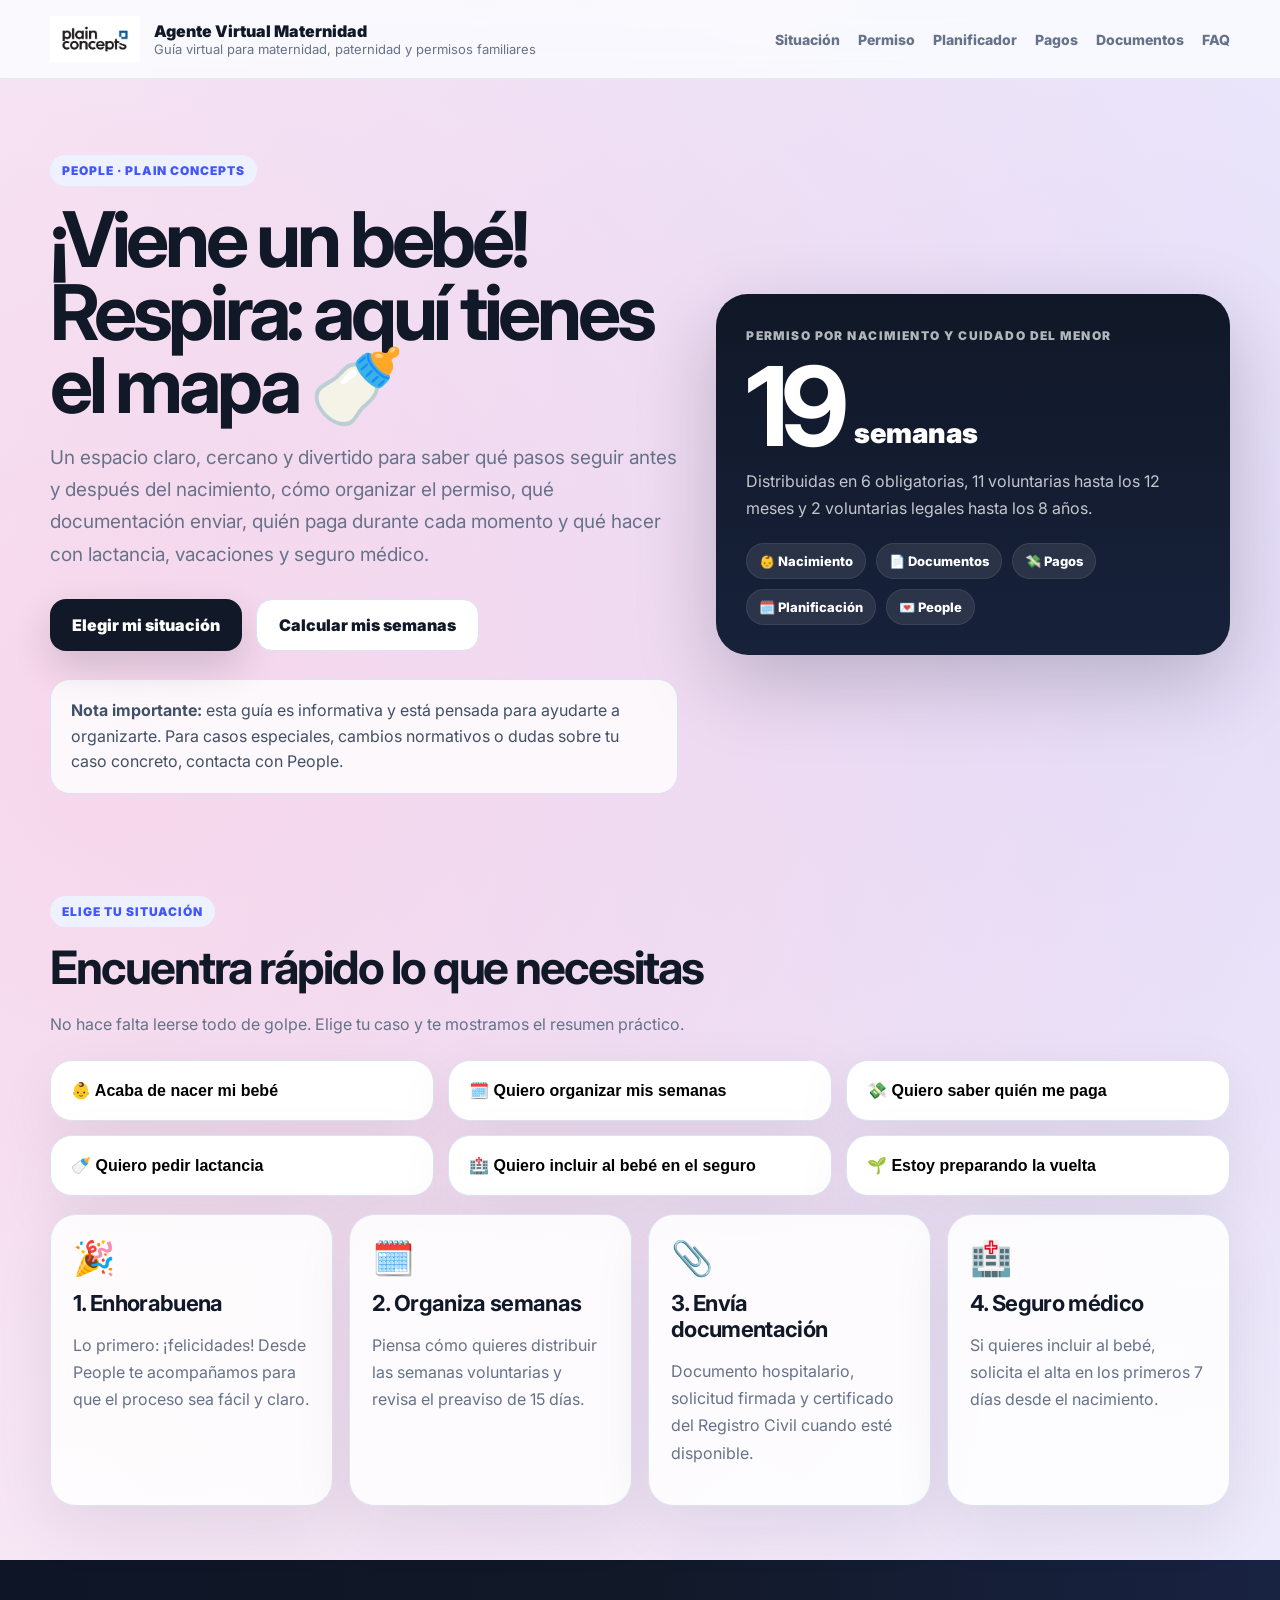
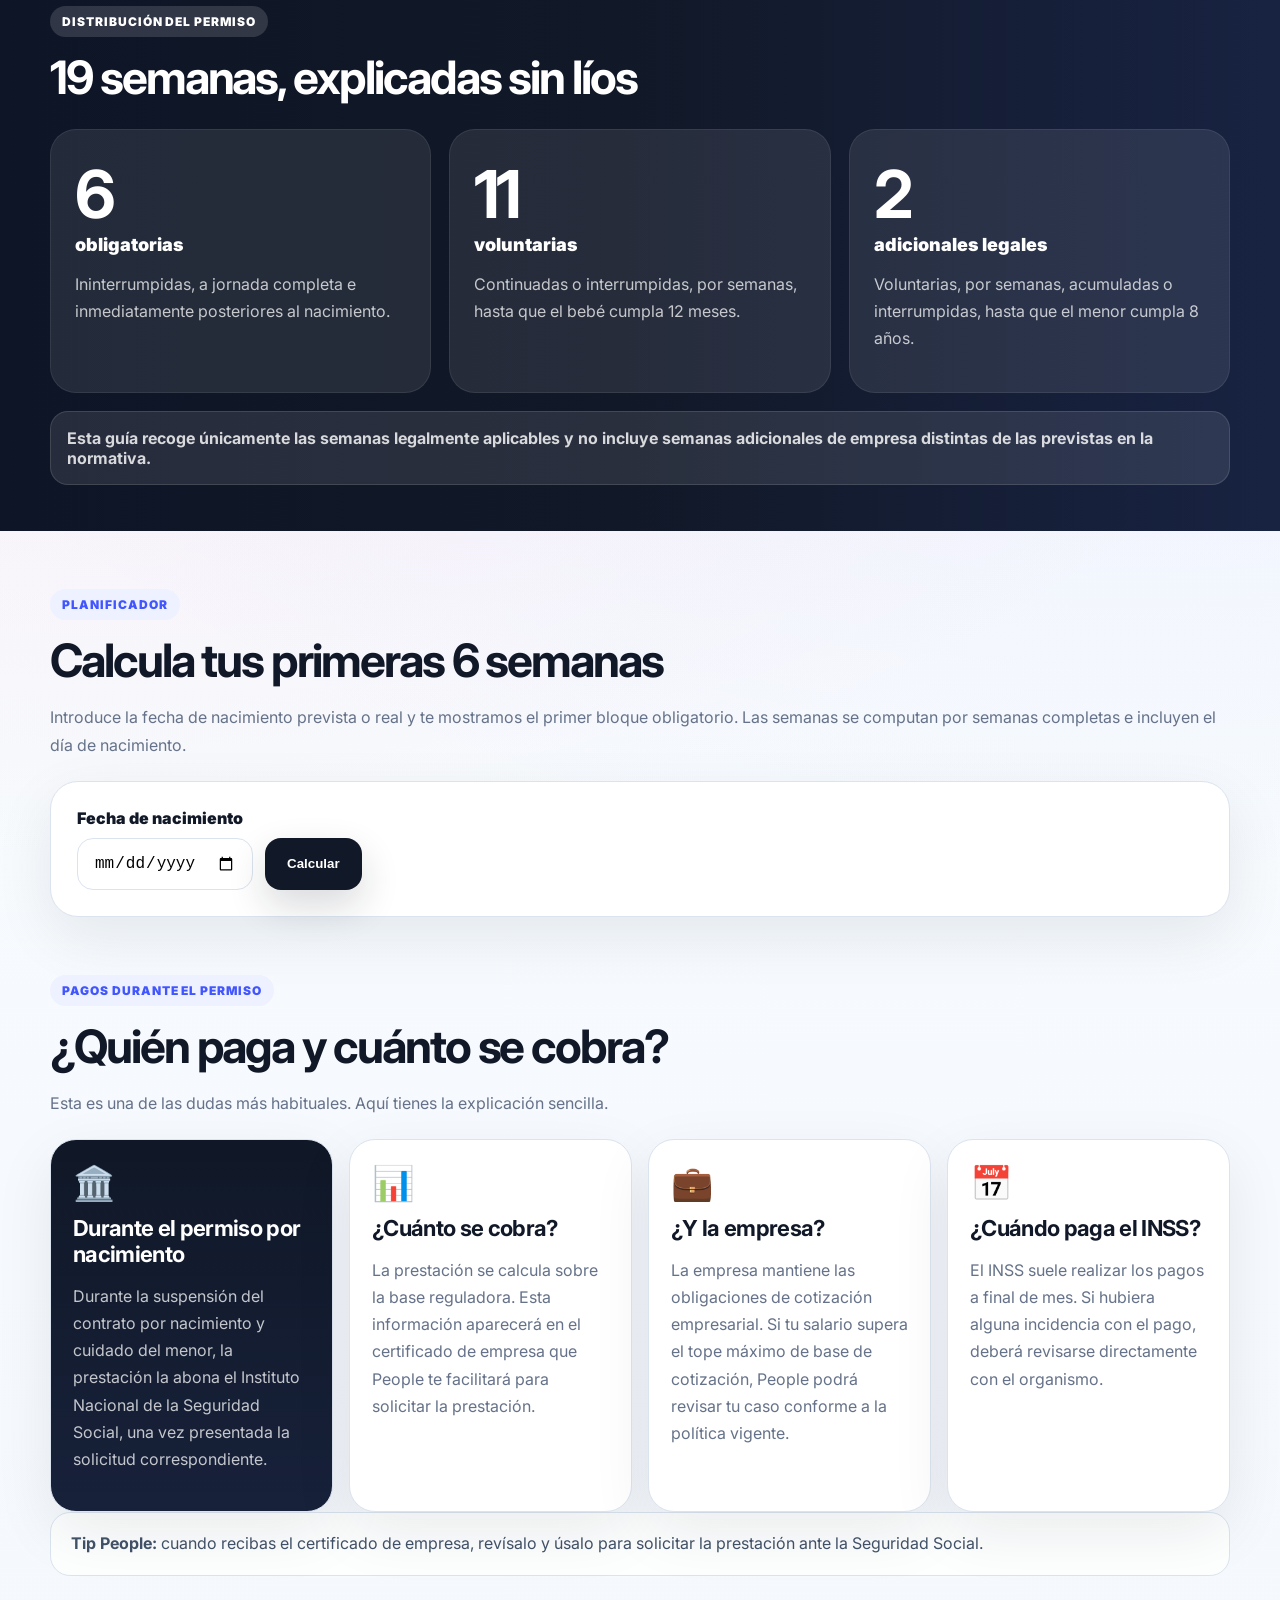
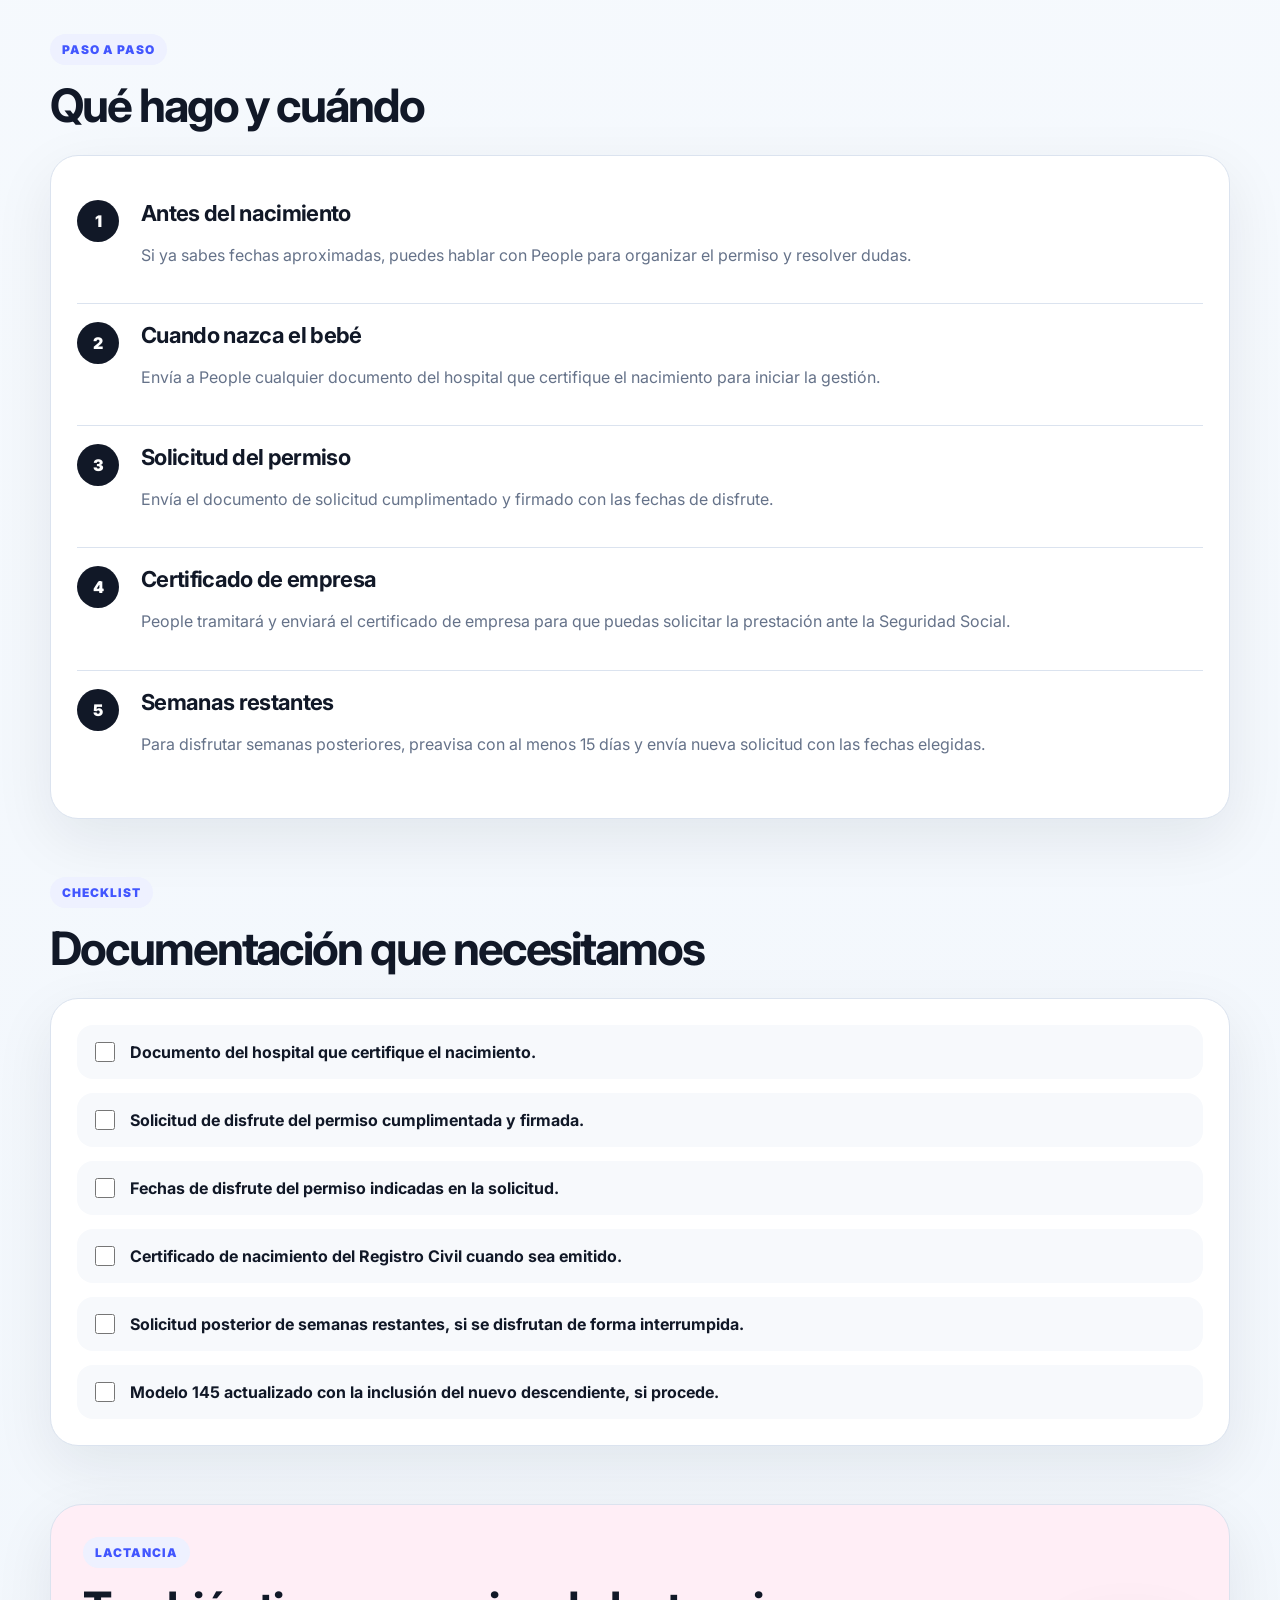
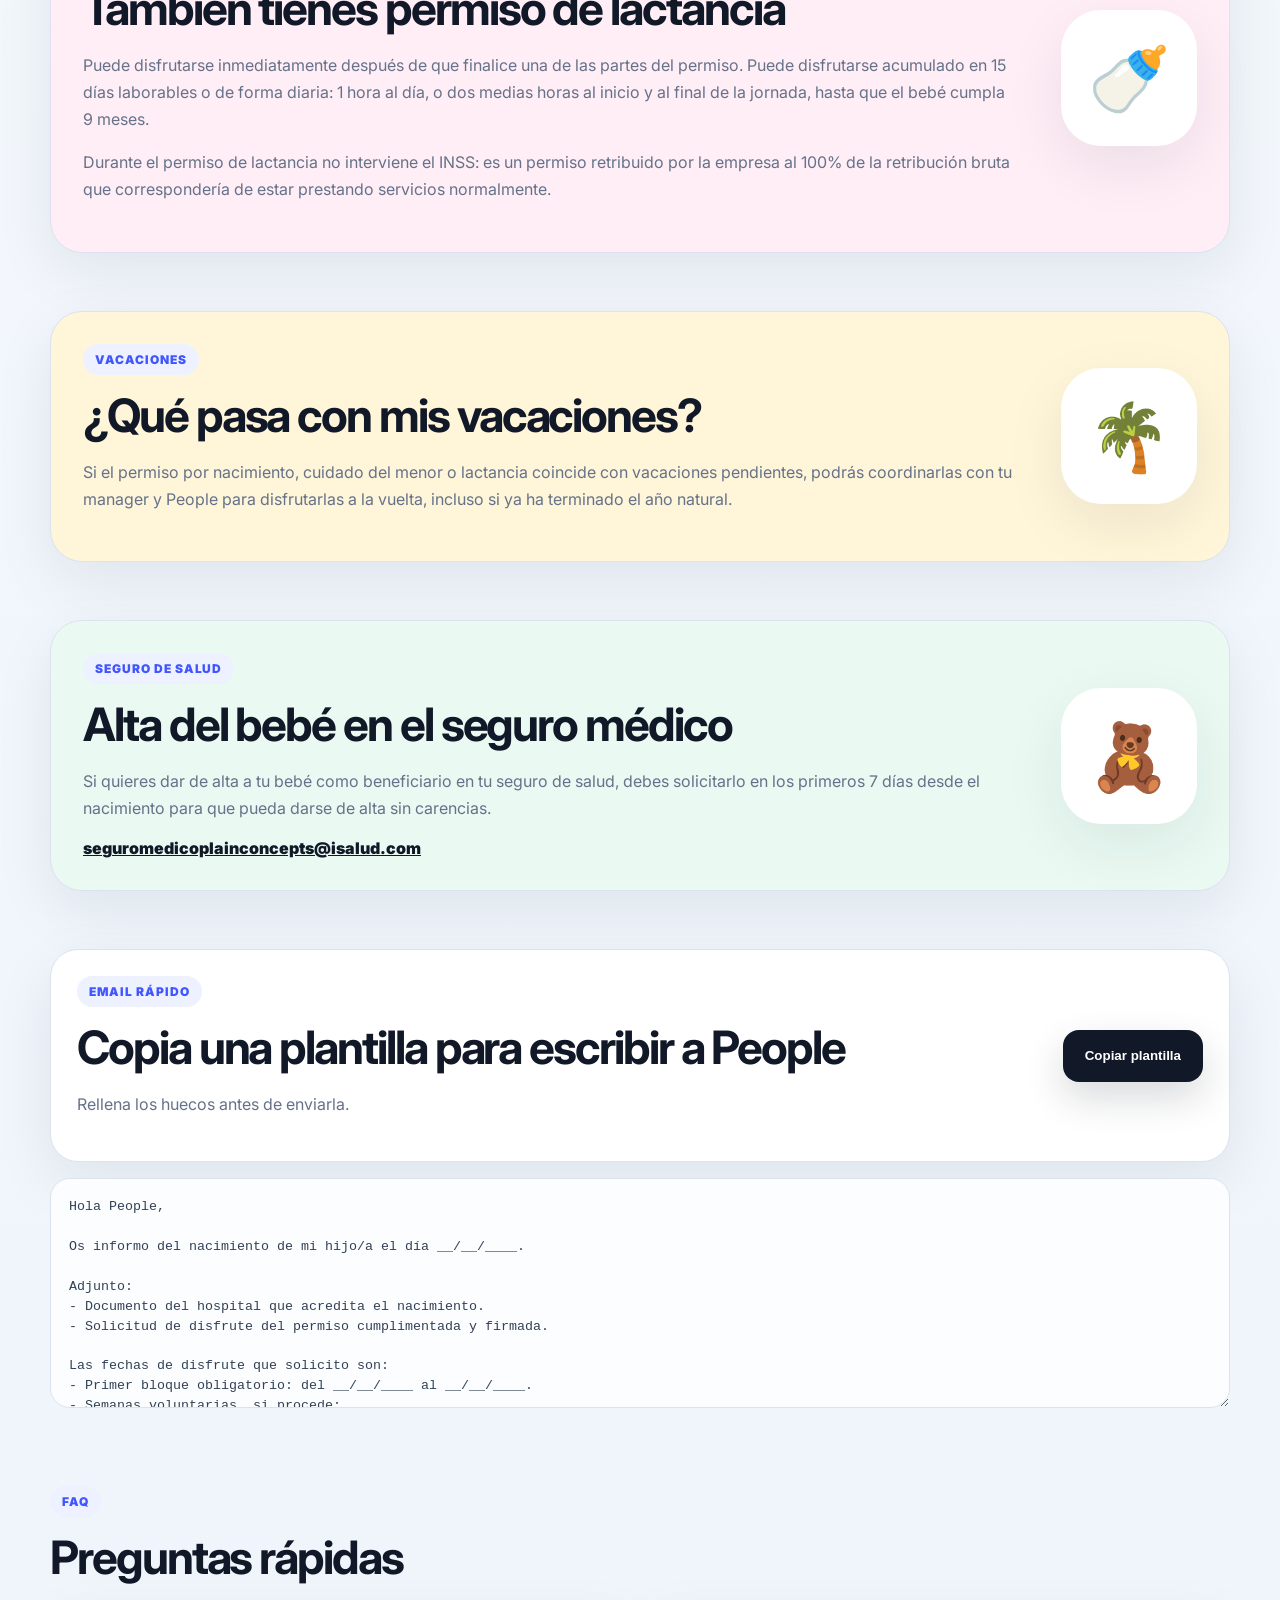
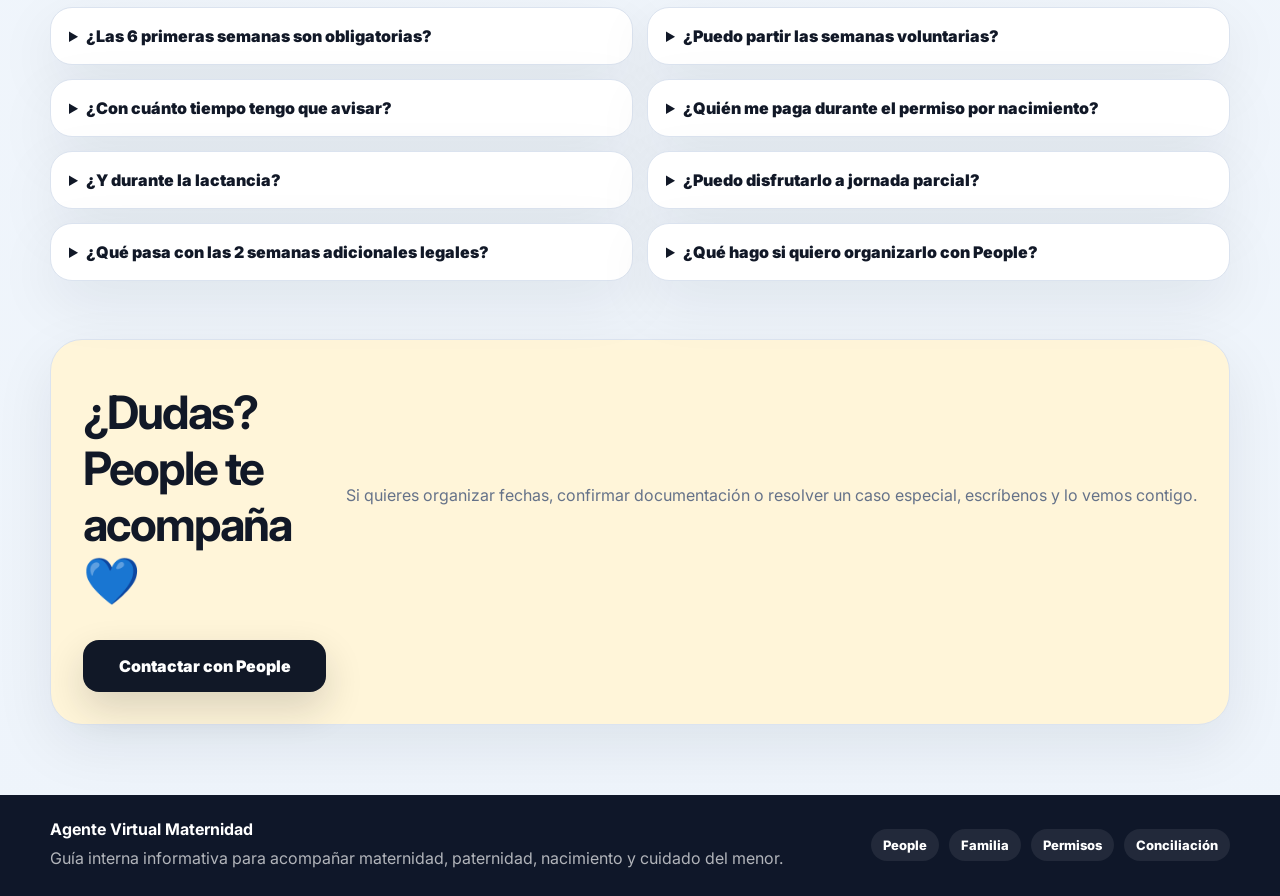
==== index.html @ 9a80cdea "Add files via upload" ====
<!DOCTYPE html>
<html lang="es">
<head>
  <meta charset="UTF-8" />
  <meta name="viewport" content="width=device-width, initial-scale=1.0" />
  <title>Agente Virtual Maternidad | Plain Concepts</title>
  <link rel="preconnect" href="https://fonts.googleapis.com">
  <link rel="preconnect" href="https://fonts.gstatic.com" crossorigin>
  <link href="https://fonts.googleapis.com/css2?family=Inter:wght@400;500;600;700;800;900&display=swap" rel="stylesheet">
  <link rel="stylesheet" href="style.css" />
</head>
<body>
  <header class="site-header">
    <div class="wrap header-inner">
      <div class="brand">
        <img src='logo-plain-concepts.png' alt='Plain Concepts' class='plain-logo' />
        <div>
          <div class="brand-name">Agente Virtual Maternidad</div>
          <div class="brand-sub">Guía virtual para maternidad, paternidad y permisos familiares</div>
        </div>
      </div>
      <nav class="nav">
        <a href="#situacion">Situación</a>
        <a href="#permisos">Permiso</a>
        <a href="#planner">Planificador</a>
        <a href="#pagos">Pagos</a>
        <a href="#docs">Documentos</a>
        <a href="#faq">FAQ</a>
      </nav>
    </div>
  </header>

  <main>
    <section class="hero wrap">
      <div class="hero-copy">
        <div class="eyebrow">People · Plain Concepts</div>
        <h1>¡Viene un bebé! Respira: aquí tienes el mapa 🍼</h1>
        <p>
          Un espacio claro, cercano y divertido para saber qué pasos seguir antes y después del nacimiento,
          cómo organizar el permiso, qué documentación enviar, quién paga durante cada momento y qué hacer
          con lactancia, vacaciones y seguro médico.
        </p>
        <div class="hero-actions">
          <a href="#situacion" class="btn primary">Elegir mi situación</a>
          <a href="#planner" class="btn secondary">Calcular mis semanas</a>
        </div>
        <div class="notice">
          <strong>Nota importante:</strong> esta guía es informativa y está pensada para ayudarte a organizarte.
          Para casos especiales, cambios normativos o dudas sobre tu caso concreto, contacta con People.
        </div>
      </div>

      <div class="hero-card">
        <span class="card-kicker">Permiso por nacimiento y cuidado del menor</span>
        <div class="weeks">
          <strong>19</strong>
          <span>semanas</span>
        </div>
        <p>Distribuidas en 6 obligatorias, 11 voluntarias hasta los 12 meses y 2 voluntarias legales hasta los 8 años.</p>
        <div class="pill-row">
          <span>👶 Nacimiento</span>
          <span>📄 Documentos</span>
          <span>💸 Pagos</span>
          <span>🗓️ Planificación</span>
          <span>💌 People</span>
        </div>
      </div>
    </section>

    <section class="wrap selector" id="situacion">
      <div class="section-head">
        <span class="eyebrow">Elige tu situación</span>
        <h2>Encuentra rápido lo que necesitas</h2>
        <p>No hace falta leerse todo de golpe. Elige tu caso y te mostramos el resumen práctico.</p>
      </div>

      <div class="selector-grid">
        <button onclick="showSituation('nacimiento')">👶 Acaba de nacer mi bebé</button>
        <button onclick="showSituation('semanas')">🗓️ Quiero organizar mis semanas</button>
        <button onclick="showSituation('pagos')">💸 Quiero saber quién me paga</button>
        <button onclick="showSituation('lactancia')">🍼 Quiero pedir lactancia</button>
        <button onclick="showSituation('seguro')">🏥 Quiero incluir al bebé en el seguro</button>
        <button onclick="showSituation('vuelta')">🌱 Estoy preparando la vuelta</button>
      </div>

      <div id="situationResult" class="situation-result hidden"></div>
    </section>

    <section class="wrap quick-cards">
      <article class="quick-card">
        <div class="icon">🎉</div>
        <h3>1. Enhorabuena</h3>
        <p>Lo primero: ¡felicidades! Desde People te acompañamos para que el proceso sea fácil y claro.</p>
      </article>
      <article class="quick-card">
        <div class="icon">🗓️</div>
        <h3>2. Organiza semanas</h3>
        <p>Piensa cómo quieres distribuir las semanas voluntarias y revisa el preaviso de 15 días.</p>
      </article>
      <article class="quick-card">
        <div class="icon">📎</div>
        <h3>3. Envía documentación</h3>
        <p>Documento hospitalario, solicitud firmada y certificado del Registro Civil cuando esté disponible.</p>
      </article>
      <article class="quick-card">
        <div class="icon">🏥</div>
        <h3>4. Seguro médico</h3>
        <p>Si quieres incluir al bebé, solicita el alta en los primeros 7 días desde el nacimiento.</p>
      </article>
    </section>

    <section class="band" id="permisos">
      <div class="wrap band-inner">
        <div>
          <span class="eyebrow light">Distribución del permiso</span>
          <h2>19 semanas, explicadas sin líos</h2>
        </div>
        <div class="week-grid">
          <div class="week-card">
            <strong>6</strong>
            <span>obligatorias</span>
            <p>Ininterrumpidas, a jornada completa e inmediatamente posteriores al nacimiento.</p>
          </div>
          <div class="week-card">
            <strong>11</strong>
            <span>voluntarias</span>
            <p>Continuadas o interrumpidas, por semanas, hasta que el bebé cumpla 12 meses.</p>
          </div>
          <div class="week-card">
            <strong>2</strong>
            <span>adicionales legales</span>
            <p>Voluntarias, por semanas, acumuladas o interrumpidas, hasta que el menor cumpla 8 años.</p>
          </div>
        </div>
        <div class="band-note">
          Esta guía recoge únicamente las semanas legalmente aplicables y no incluye semanas adicionales de empresa distintas de las previstas en la normativa.
        </div>
      </div>
    </section>

    <section class="wrap planner" id="planner">
      <div class="section-head">
        <span class="eyebrow">Planificador</span>
        <h2>Calcula tus primeras 6 semanas</h2>
        <p>
          Introduce la fecha de nacimiento prevista o real y te mostramos el primer bloque obligatorio.
          Las semanas se computan por semanas completas e incluyen el día de nacimiento.
        </p>
      </div>

      <div class="planner-card">
        <label for="birthDate">Fecha de nacimiento</label>
        <div class="planner-row">
          <input type="date" id="birthDate" />
          <button class="btn primary" onclick="calculateWeeks()">Calcular</button>
        </div>
        <div id="plannerResult" class="planner-result hidden"></div>
      </div>
    </section>

    <section class="wrap payments" id="pagos">
      <div class="section-head">
        <span class="eyebrow">Pagos durante el permiso</span>
        <h2>¿Quién paga y cuánto se cobra?</h2>
        <p>Esta es una de las dudas más habituales. Aquí tienes la explicación sencilla.</p>
      </div>

      <div class="payment-grid">
        <article class="payment-card dark">
          <div class="payment-icon">🏛️</div>
          <h3>Durante el permiso por nacimiento</h3>
          <p>Durante la suspensión del contrato por nacimiento y cuidado del menor, la prestación la abona el Instituto Nacional de la Seguridad Social, una vez presentada la solicitud correspondiente.</p>
        </article>
        <article class="payment-card">
          <div class="payment-icon">📊</div>
          <h3>¿Cuánto se cobra?</h3>
          <p>La prestación se calcula sobre la base reguladora. Esta información aparecerá en el certificado de empresa que People te facilitará para solicitar la prestación.</p>
        </article>
        <article class="payment-card">
          <div class="payment-icon">💼</div>
          <h3>¿Y la empresa?</h3>
          <p>La empresa mantiene las obligaciones de cotización empresarial. Si tu salario supera el tope máximo de base de cotización, People podrá revisar tu caso conforme a la política vigente.</p>
        </article>
        <article class="payment-card">
          <div class="payment-icon">📅</div>
          <h3>¿Cuándo paga el INSS?</h3>
          <p>El INSS suele realizar los pagos a final de mes. Si hubiera alguna incidencia con el pago, deberá revisarse directamente con el organismo.</p>
        </article>
      </div>

      <div class="notice">
        <strong>Tip People:</strong> cuando recibas el certificado de empresa, revísalo y úsalo para solicitar la prestación ante la Seguridad Social.
      </div>
    </section>

    <section class="wrap flow-section">
      <div class="section-head">
        <span class="eyebrow">Paso a paso</span>
        <h2>Qué hago y cuándo</h2>
      </div>

      <div class="flow">
        <div class="flow-item">
          <div class="dot">1</div>
          <div>
            <h3>Antes del nacimiento</h3>
            <p>Si ya sabes fechas aproximadas, puedes hablar con People para organizar el permiso y resolver dudas.</p>
          </div>
        </div>
        <div class="flow-item">
          <div class="dot">2</div>
          <div>
            <h3>Cuando nazca el bebé</h3>
            <p>Envía a People cualquier documento del hospital que certifique el nacimiento para iniciar la gestión.</p>
          </div>
        </div>
        <div class="flow-item">
          <div class="dot">3</div>
          <div>
            <h3>Solicitud del permiso</h3>
            <p>Envía el documento de solicitud cumplimentado y firmado con las fechas de disfrute.</p>
          </div>
        </div>
        <div class="flow-item">
          <div class="dot">4</div>
          <div>
            <h3>Certificado de empresa</h3>
            <p>People tramitará y enviará el certificado de empresa para que puedas solicitar la prestación ante la Seguridad Social.</p>
          </div>
        </div>
        <div class="flow-item">
          <div class="dot">5</div>
          <div>
            <h3>Semanas restantes</h3>
            <p>Para disfrutar semanas posteriores, preavisa con al menos 15 días y envía nueva solicitud con las fechas elegidas.</p>
          </div>
        </div>
      </div>
    </section>

    <section class="wrap docs" id="docs">
      <div class="section-head">
        <span class="eyebrow">Checklist</span>
        <h2>Documentación que necesitamos</h2>
      </div>

      <div class="checklist">
        <label><input type="checkbox"> Documento del hospital que certifique el nacimiento.</label>
        <label><input type="checkbox"> Solicitud de disfrute del permiso cumplimentada y firmada.</label>
        <label><input type="checkbox"> Fechas de disfrute del permiso indicadas en la solicitud.</label>
        <label><input type="checkbox"> Certificado de nacimiento del Registro Civil cuando sea emitido.</label>
        <label><input type="checkbox"> Solicitud posterior de semanas restantes, si se disfrutan de forma interrumpida.</label>
        <label><input type="checkbox"> Modelo 145 actualizado con la inclusión del nuevo descendiente, si procede.</label>
      </div>
    </section>

    <section class="wrap lactancia">
      <div class="lactancia-card">
        <div>
          <span class="eyebrow">Lactancia</span>
          <h2>También tienes permiso de lactancia</h2>
          <p>
            Puede disfrutarse inmediatamente después de que finalice una de las partes del permiso.
            Puede disfrutarse acumulado en 15 días laborables o de forma diaria: 1 hora al día,
            o dos medias horas al inicio y al final de la jornada, hasta que el bebé cumpla 9 meses.
          </p>
          <p>
            Durante el permiso de lactancia no interviene el INSS: es un permiso retribuido por la empresa
            al 100% de la retribución bruta que correspondería de estar prestando servicios normalmente.
          </p>
        </div>
        <div class="bubble">🍼</div>
      </div>
    </section>

    <section class="wrap holidays">
      <div class="holidays-card">
        <div>
          <span class="eyebrow">Vacaciones</span>
          <h2>¿Qué pasa con mis vacaciones?</h2>
          <p>
            Si el permiso por nacimiento, cuidado del menor o lactancia coincide con vacaciones pendientes,
            podrás coordinarlas con tu manager y People para disfrutarlas a la vuelta, incluso si ya ha terminado el año natural.
          </p>
        </div>
        <div class="bubble">🌴</div>
      </div>
    </section>

    <section class="wrap insurance">
      <div class="insurance-card">
        <div>
          <span class="eyebrow">Seguro de salud</span>
          <h2>Alta del bebé en el seguro médico</h2>
          <p>
            Si quieres dar de alta a tu bebé como beneficiario en tu seguro de salud, debes solicitarlo en los primeros
            7 días desde el nacimiento para que pueda darse de alta sin carencias.
          </p>
          <a class="email-link" href="mailto:seguromedicoplainconcepts@isalud.com">seguromedicoplainconcepts@isalud.com</a>
        </div>
        <div class="bubble">🧸</div>
      </div>
    </section>

    <section class="wrap email-helper">
      <div class="email-card">
        <div>
          <span class="eyebrow">Email rápido</span>
          <h2>Copia una plantilla para escribir a People</h2>
          <p>Rellena los huecos antes de enviarla.</p>
        </div>
        <button class="btn primary" onclick="copyEmailTemplate()">Copiar plantilla</button>
      </div>
      <textarea id="emailTemplate" class="email-template" readonly>Hola People,

Os informo del nacimiento de mi hijo/a el día __/__/____.

Adjunto:
- Documento del hospital que acredita el nacimiento.
- Solicitud de disfrute del permiso cumplimentada y firmada.

Las fechas de disfrute que solicito son:
- Primer bloque obligatorio: del __/__/____ al __/__/____.
- Semanas voluntarias, si procede: __________________________.

Cuando tenga disponible el certificado de nacimiento del Registro Civil, os lo haré llegar.

Gracias.</textarea>
      <p id="copyStatus" class="copy-status"></p>
    </section>

    <section class="wrap faq" id="faq">
      <div class="section-head">
        <span class="eyebrow">FAQ</span>
        <h2>Preguntas rápidas</h2>
      </div>

      <div class="faq-grid">
        <details><summary>¿Las 6 primeras semanas son obligatorias?</summary><p>Sí. Deben disfrutarse inmediatamente desde el nacimiento, de forma ininterrumpida y a jornada completa.</p></details>
        <details><summary>¿Puedo partir las semanas voluntarias?</summary><p>Sí, las 11 semanas voluntarias pueden disfrutarse de forma continuada o interrumpida, en periodos semanales, hasta que el hijo/a cumpla 12 meses.</p></details>
        <details><summary>¿Con cuánto tiempo tengo que avisar?</summary><p>El disfrute de cada periodo semanal o acumulación de periodos debe comunicarse a la empresa con una antelación mínima de 15 días.</p></details>
        <details><summary>¿Quién me paga durante el permiso por nacimiento?</summary><p>Durante la suspensión del contrato, la prestación la abona el INSS. People te facilitará el certificado de empresa para solicitarla.</p></details>
        <details><summary>¿Y durante la lactancia?</summary><p>Durante el permiso de lactancia no interviene el INSS. Es un permiso retribuido por la empresa.</p></details>
        <details><summary>¿Puedo disfrutarlo a jornada parcial?</summary><p>El disfrute a jornada parcial requiere acuerdo entre la empresa y la persona trabajadora.</p></details>
        <details><summary>¿Qué pasa con las 2 semanas adicionales legales?</summary><p>Pueden disfrutarse en periodos semanales, de forma acumulada o interrumpida, hasta que el menor cumpla 8 años.</p></details>
        <details><summary>¿Qué hago si quiero organizarlo con People?</summary><p>Escríbenos y organizamos una llamada para revisar fechas, documentación y dudas concretas.</p></details>
      </div>
    </section>

    <section class="wrap cta">
      <h2>¿Dudas? People te acompaña 💙</h2>
      <p>Si quieres organizar fechas, confirmar documentación o resolver un caso especial, escríbenos y lo vemos contigo.</p>
      <a class="btn primary" href="mailto:people@plainconcepts.com">Contactar con People</a>
    </section>
  </main>

  <footer class="site-footer">
    <div class="wrap footer-inner">
      <div>
        <strong>Agente Virtual Maternidad</strong>
        <p>Guía interna informativa para acompañar maternidad, paternidad, nacimiento y cuidado del menor.</p>
      </div>
      <div class="footer-tags">
        <span>People</span><span>Familia</span><span>Permisos</span><span>Conciliación</span>
      </div>
    </div>
  </footer>

  <script src="script.js"></script>
</body>
</html>
---- style.css ----
/* Agente Virtual Maternidad */
:root{
  --ink:#111827;
  --muted:#657289;
  --line:#dbe3ef;
  --blue:#4256ff;
  --blue-soft:#eef1ff;
  --pink:#ffeef6;
  --mint:#eafaf3;
  --yellow:#fff5d9;
  --lav:#f1edff;
  --surface:rgba(255,255,255,.88);
  --shadow:0 20px 60px rgba(17,24,39,.08);
}
*{box-sizing:border-box}
html{scroll-behavior:smooth}
body{
  margin:0;
  font-family:Inter,Arial,sans-serif;
  color:var(--ink);
  background:
    radial-gradient(circle at 10% 10%,rgba(255,193,220,.55),transparent 26%),
    radial-gradient(circle at 88% 8%,rgba(66,86,255,.15),transparent 28%),
    linear-gradient(180deg,#fbfdff 0%,#eef4fb 100%);
}
.wrap{width:min(1180px,calc(100% - 48px));margin:0 auto}
.site-header{position:sticky;top:0;z-index:10;background:rgba(251,253,255,.84);backdrop-filter:blur(12px);border-bottom:1px solid rgba(219,227,239,.75)}
.header-inner{display:flex;justify-content:space-between;align-items:center;padding:16px 0;gap:20px}
.brand{display:flex;align-items:center;gap:14px}
.brand-mark{width:46px;height:46px;border-radius:16px;display:grid;place-items:center;font-size:20px;font-weight:900;background:linear-gradient(135deg,#111827,#4256ff);color:white;box-shadow:0 14px 32px rgba(66,86,255,.22)}
.plain-logo{height:46px;max-width:170px;object-fit:contain}
.brand-name{font-weight:900}
.brand-sub{color:var(--muted);font-size:13px}
.nav{display:flex;gap:18px;flex-wrap:wrap}
.nav a{color:var(--muted);text-decoration:none;font-weight:800;font-size:14px}
.hero{display:grid;grid-template-columns:1.1fr .9fr;gap:38px;padding:76px 0 44px;align-items:center}
.eyebrow{display:inline-flex;padding:8px 12px;border-radius:999px;background:var(--blue-soft);color:var(--blue);font-weight:900;text-transform:uppercase;letter-spacing:.08em;font-size:12px}
.eyebrow.light{background:rgba(255,255,255,.14);color:white}
h1{margin:18px 0;font-size:clamp(42px,6vw,78px);line-height:.95;letter-spacing:-.055em;max-width:13ch}
h2{font-size:clamp(30px,4vw,46px);letter-spacing:-.045em;margin:12px 0}
h3{margin:0 0 10px;font-size:22px;letter-spacing:-.03em}
p{color:var(--muted);line-height:1.7}
.hero-copy p{font-size:19px;max-width:720px}
.hero-actions{display:flex;gap:14px;flex-wrap:wrap;margin:28px 0}
.btn{min-height:52px;display:inline-flex;align-items:center;justify-content:center;border:0;border-radius:16px;padding:0 22px;font-weight:900;text-decoration:none;cursor:pointer;transition:.18s ease}
.btn:hover{transform:translateY(-1px)}
.btn.primary{background:var(--ink);color:white;box-shadow:0 16px 38px rgba(17,24,39,.16)}
.btn.secondary{background:white;color:var(--ink);border:1px solid var(--line)}
.notice{padding:18px 20px;background:rgba(255,255,255,.82);border:1px solid var(--line);border-radius:20px;color:#405066;line-height:1.6}
.hero-card{background:linear-gradient(180deg,#101827 0%,#17213a 100%);color:white;border-radius:32px;padding:30px;box-shadow:0 28px 80px rgba(17,24,39,.22)}
.card-kicker{color:rgba(255,255,255,.68);text-transform:uppercase;font-size:12px;letter-spacing:.12em;font-weight:900}
.weeks{display:flex;align-items:end;gap:12px;margin:18px 0}
.weeks strong{font-size:110px;line-height:.8;letter-spacing:-.07em}
.weeks span{font-size:28px;font-weight:900}
.hero-card p{color:rgba(255,255,255,.75)}
.pill-row{display:flex;flex-wrap:wrap;gap:10px;margin-top:20px}
.pill-row span{background:rgba(255,255,255,.09);border:1px solid rgba(255,255,255,.08);border-radius:999px;padding:9px 12px;font-weight:800;font-size:13px}
.selector,.planner,.payments,.flow-section,.docs,.lactancia,.holidays,.insurance,.email-helper,.faq,.cta{padding:58px 0 0}
.section-head{margin-bottom:22px}
.selector-grid{display:grid;grid-template-columns:repeat(3,1fr);gap:14px}
.selector-grid button{background:white;border:1px solid var(--line);border-radius:22px;padding:20px;text-align:left;font-weight:900;font-size:16px;box-shadow:var(--shadow);cursor:pointer}
.situation-result{margin-top:18px;background:var(--lav);border:1px solid #ddd4ff;border-radius:26px;padding:24px;box-shadow:var(--shadow)}
.quick-cards{display:grid;grid-template-columns:repeat(4,1fr);gap:16px;padding:18px 0 54px}
.quick-card{background:var(--surface);border:1px solid var(--line);border-radius:26px;padding:22px;box-shadow:var(--shadow)}
.icon,.payment-icon{font-size:34px;margin-bottom:12px}
.band{background:linear-gradient(90deg,#0e1526,#111827 48%,#182342);color:white}
.band-inner{padding:46px 0}
.band h2{color:white}
.week-grid{display:grid;grid-template-columns:repeat(3,1fr);gap:18px;margin-top:24px}
.week-card{border-radius:26px;padding:24px;background:rgba(255,255,255,.09);border:1px solid rgba(255,255,255,.08)}
.week-card strong{display:block;font-size:66px;letter-spacing:-.06em}
.week-card span{font-weight:900;font-size:18px}
.week-card p{color:rgba(255,255,255,.74)}
.band-note{margin-top:18px;background:rgba(255,255,255,.1);border:1px solid rgba(255,255,255,.12);border-radius:18px;padding:16px;color:rgba(255,255,255,.82);font-weight:700}
.planner-card,.flow,.checklist,.email-card{background:white;border:1px solid var(--line);border-radius:28px;padding:26px;box-shadow:var(--shadow)}
.planner-card label{display:block;font-weight:900;margin-bottom:10px}
.planner-row{display:flex;gap:12px;flex-wrap:wrap}
input[type=date]{min-height:52px;border:1px solid var(--line);border-radius:16px;padding:0 16px;font-size:16px}
.planner-result{margin-top:18px;padding:20px;border-radius:20px;background:var(--blue-soft);border:1px solid #dbe1ff}
.payment-grid{display:grid;grid-template-columns:repeat(4,1fr);gap:16px}
.payment-card{background:white;border:1px solid var(--line);border-radius:26px;padding:22px;box-shadow:var(--shadow)}
.payment-card.dark{background:linear-gradient(180deg,#101827,#17213a);color:white}
.payment-card.dark p{color:rgba(255,255,255,.75)}
.flow-item{display:grid;grid-template-columns:48px 1fr;gap:16px;padding:18px 0;border-bottom:1px solid var(--line)}
.flow-item:last-child{border-bottom:0}
.dot{width:42px;height:42px;border-radius:50%;display:grid;place-items:center;background:var(--ink);color:white;font-weight:900}
.checklist{display:grid;gap:14px}
.checklist label{display:flex;gap:12px;align-items:center;padding:14px;border-radius:16px;background:#f7f9fc;font-weight:700}
.checklist input{width:20px;height:20px;accent-color:var(--blue)}
.lactancia-card,.holidays-card,.insurance-card,.cta{display:grid;grid-template-columns:1fr 160px;gap:20px;align-items:center;border-radius:32px;padding:32px;box-shadow:var(--shadow);border:1px solid var(--line)}
.lactancia-card{background:var(--pink)}
.holidays-card{background:var(--yellow)}
.insurance-card{background:var(--mint)}
.bubble{width:136px;height:136px;border-radius:40px;background:white;display:grid;place-items:center;font-size:66px;justify-self:end;box-shadow:var(--shadow)}
.email-link{color:var(--ink);font-weight:900;word-break:break-word}
.email-card{display:flex;justify-content:space-between;align-items:center;gap:18px}
.email-template{width:100%;min-height:230px;margin-top:16px;border:1px solid var(--line);border-radius:20px;padding:18px;font-family:ui-monospace,SFMono-Regular,Menlo,Consolas,monospace;line-height:1.5;color:#334155;background:#fbfdff}
.copy-status{font-weight:900;color:var(--blue)}
.faq-grid{display:grid;grid-template-columns:1fr 1fr;gap:14px}
details{background:white;border:1px solid var(--line);border-radius:22px;padding:18px;box-shadow:var(--shadow)}
summary{font-weight:900;cursor:pointer}
.cta{margin-top:58px;margin-bottom:70px;grid-template-columns:1fr auto;background:#fff5d9}
.site-footer{background:#0f1729;color:white}
.footer-inner{display:flex;justify-content:space-between;gap:20px;align-items:center;padding:24px 0}
.site-footer p{color:rgba(255,255,255,.68);margin:6px 0 0}
.footer-tags{display:flex;gap:10px;flex-wrap:wrap}
.footer-tags span{background:rgba(255,255,255,.08);border-radius:999px;padding:8px 12px;font-weight:800;font-size:13px}
.hidden{display:none}
@media(max-width:1000px){
  .hero,.quick-cards,.week-grid,.payment-grid,.selector-grid,.faq-grid,.lactancia-card,.holidays-card,.insurance-card,.cta{grid-template-columns:1fr}
  .bubble{justify-self:start}
}
@media(max-width:720px){
  .wrap{width:min(100% - 28px,1180px)}
  .header-inner{align-items:start;flex-direction:column}
  .weeks strong{font-size:84px}
  .planner-row,.hero-actions,.email-card{flex-direction:column;align-items:stretch}
  .btn,input[type=date]{width:100%}
}
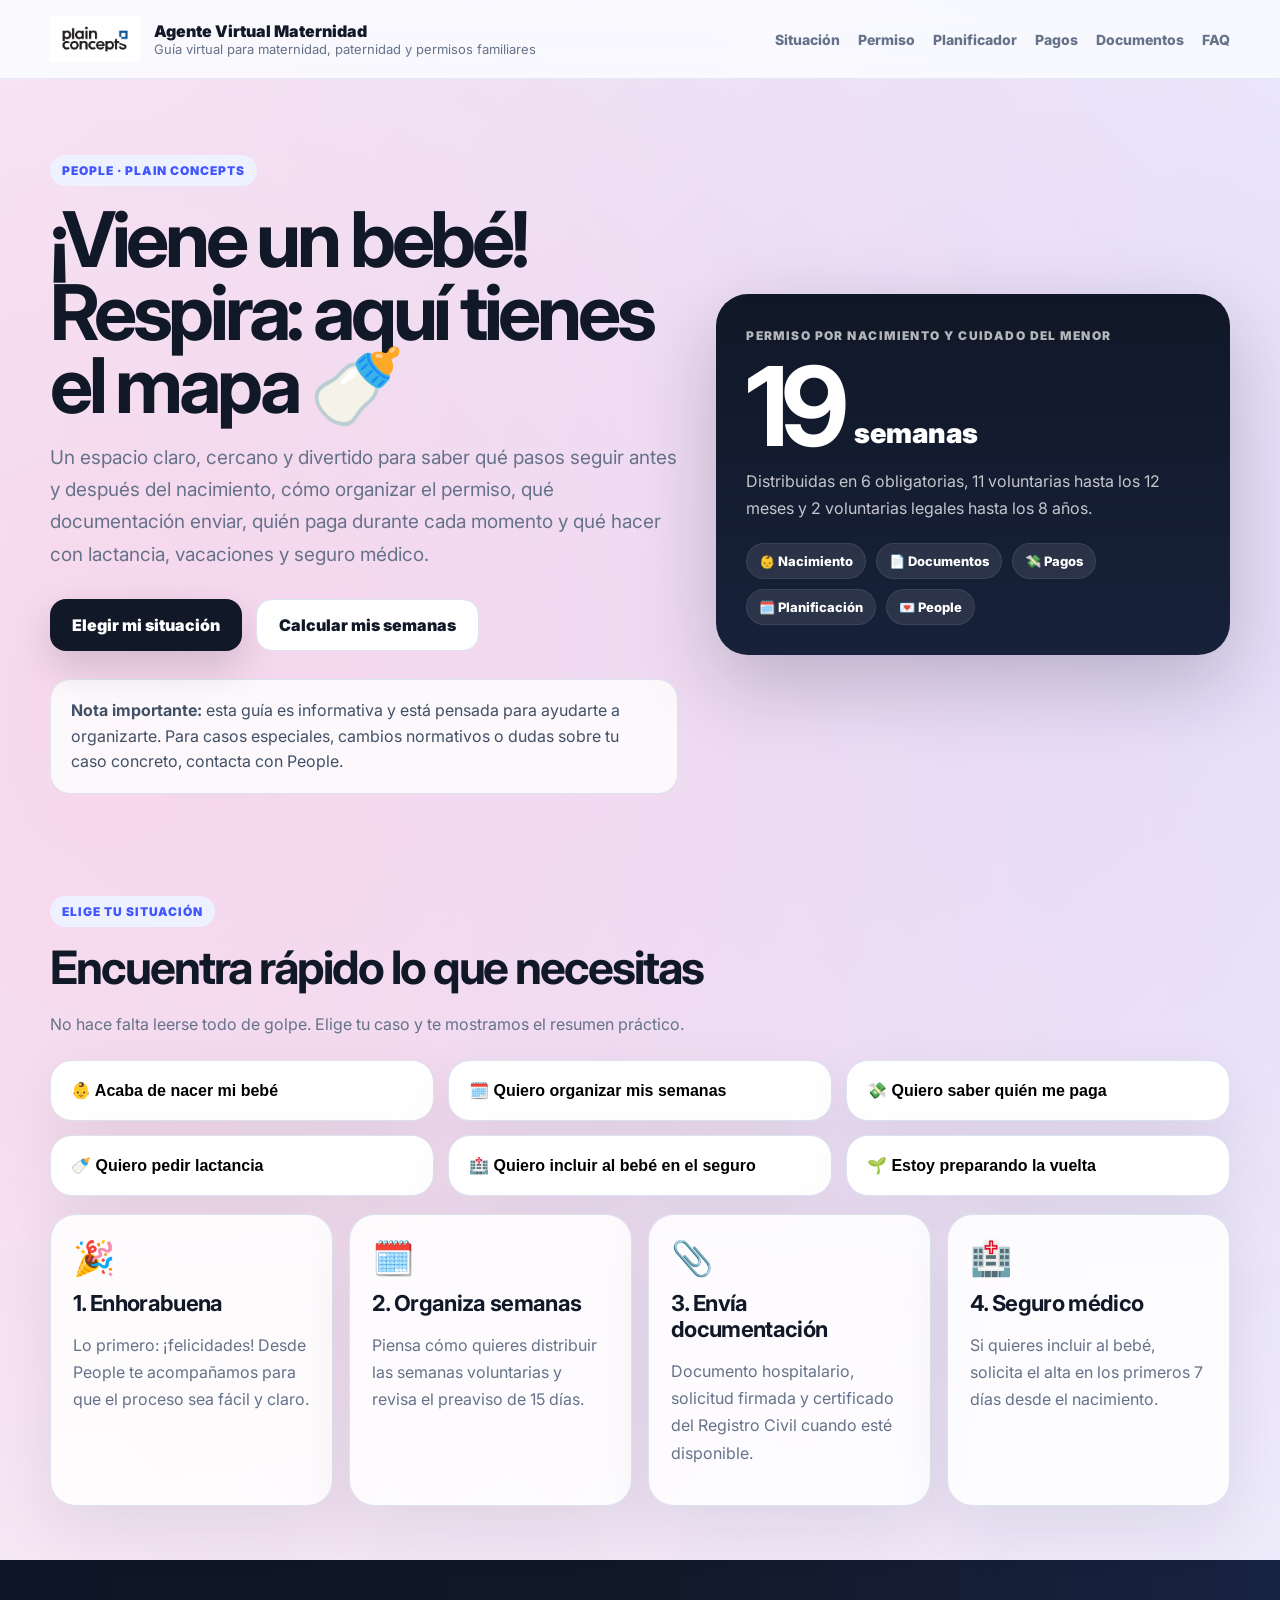
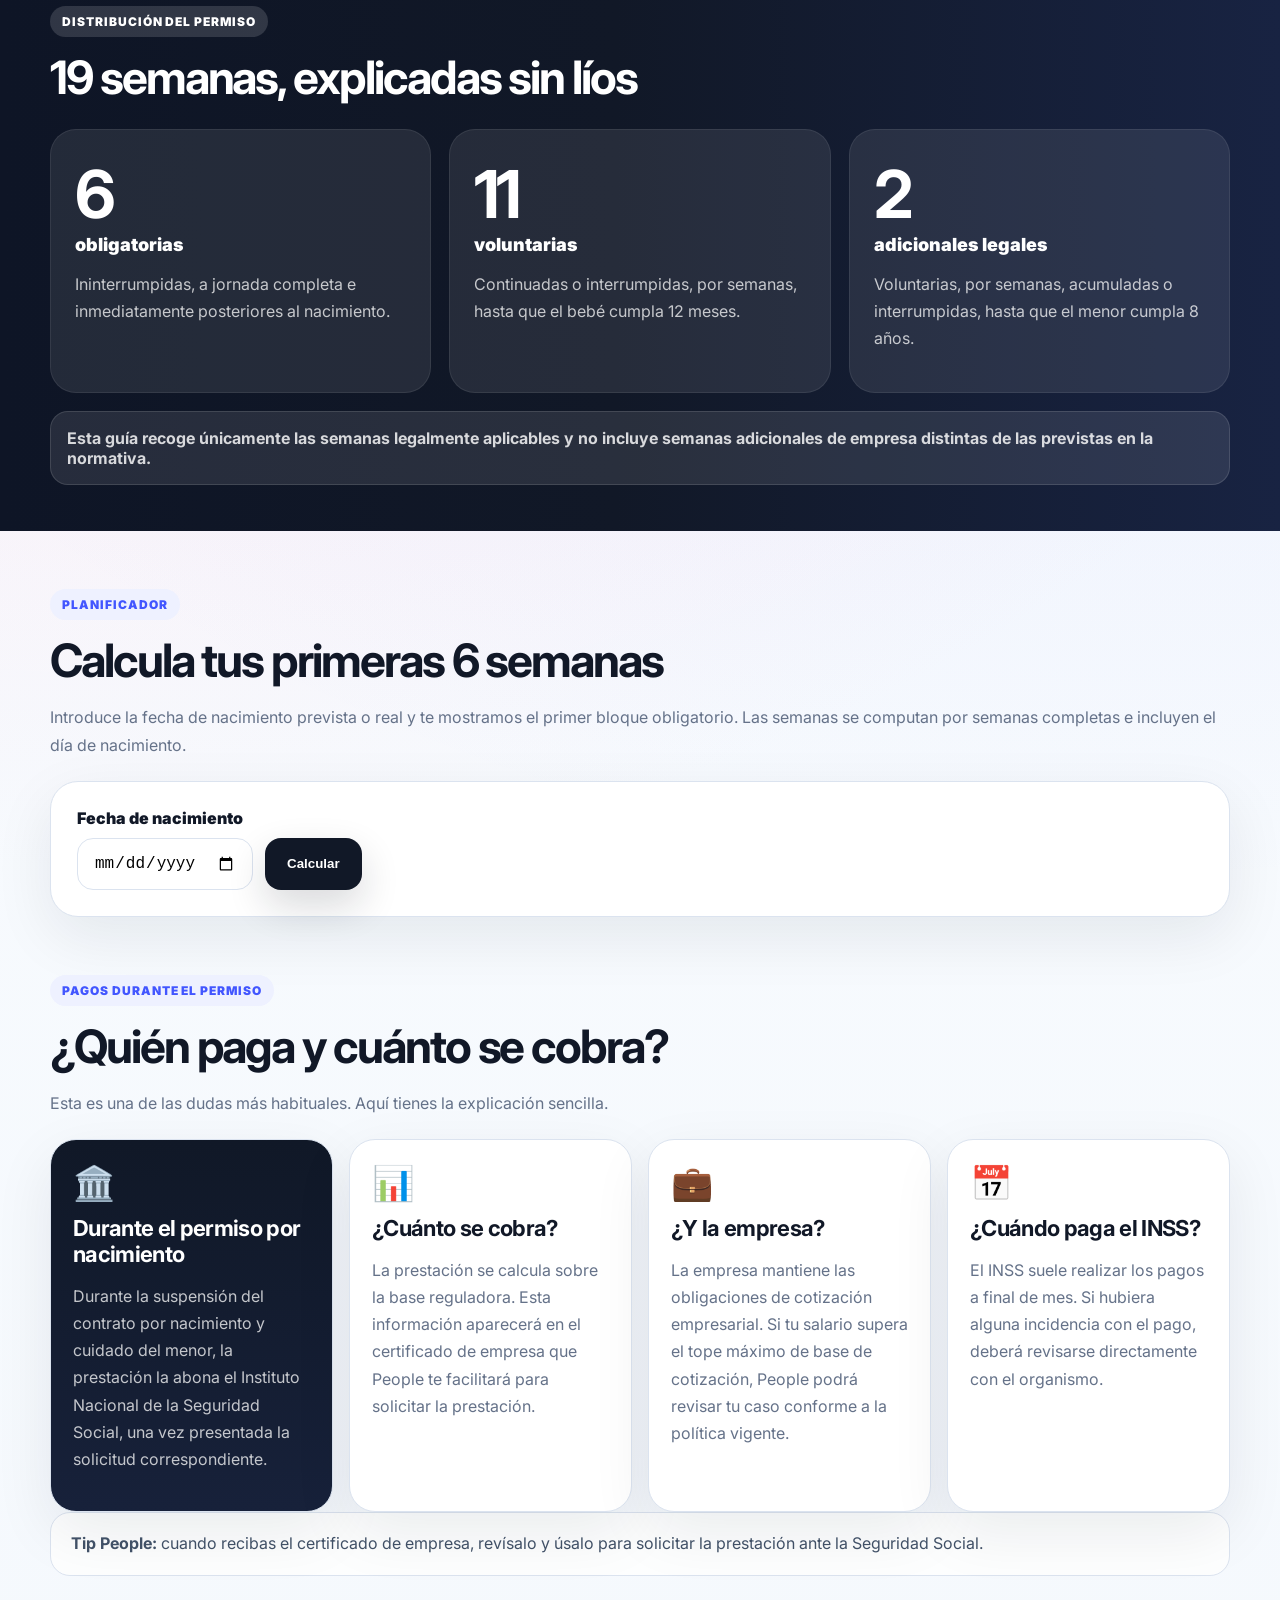
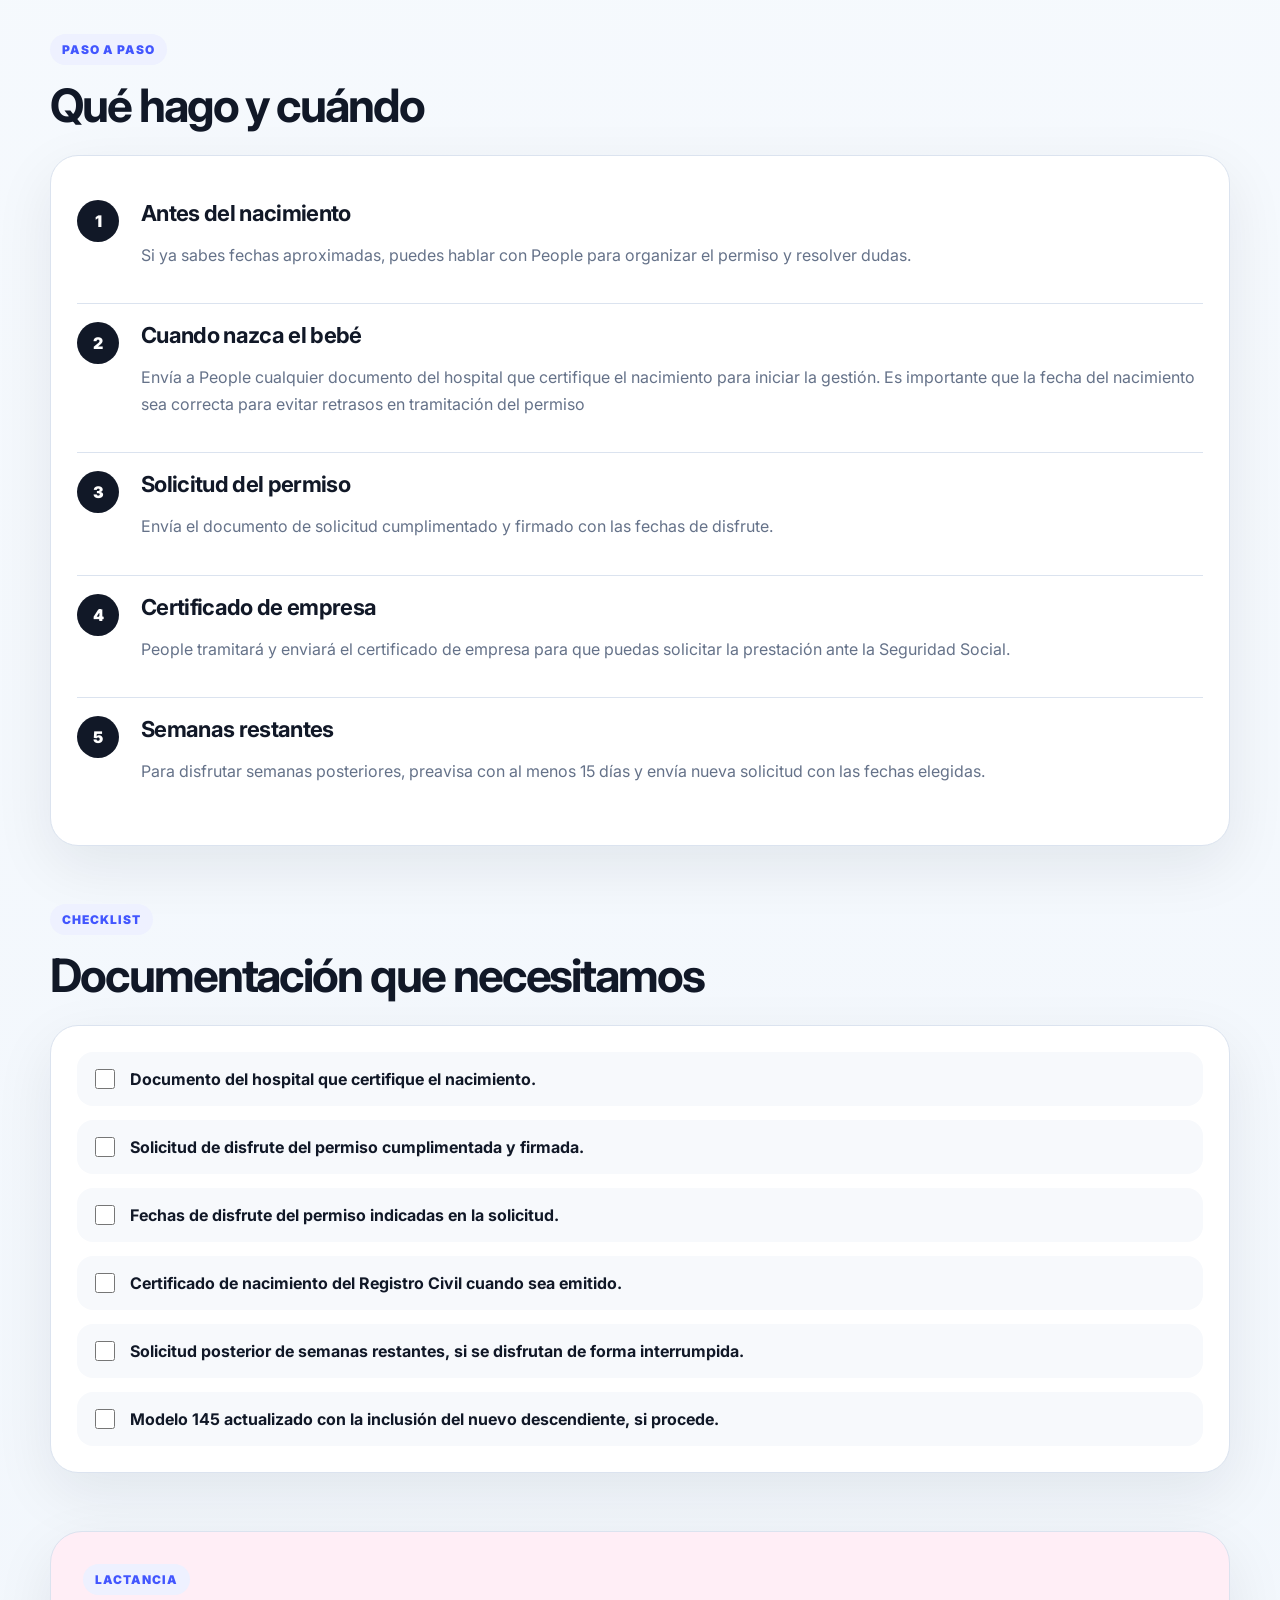
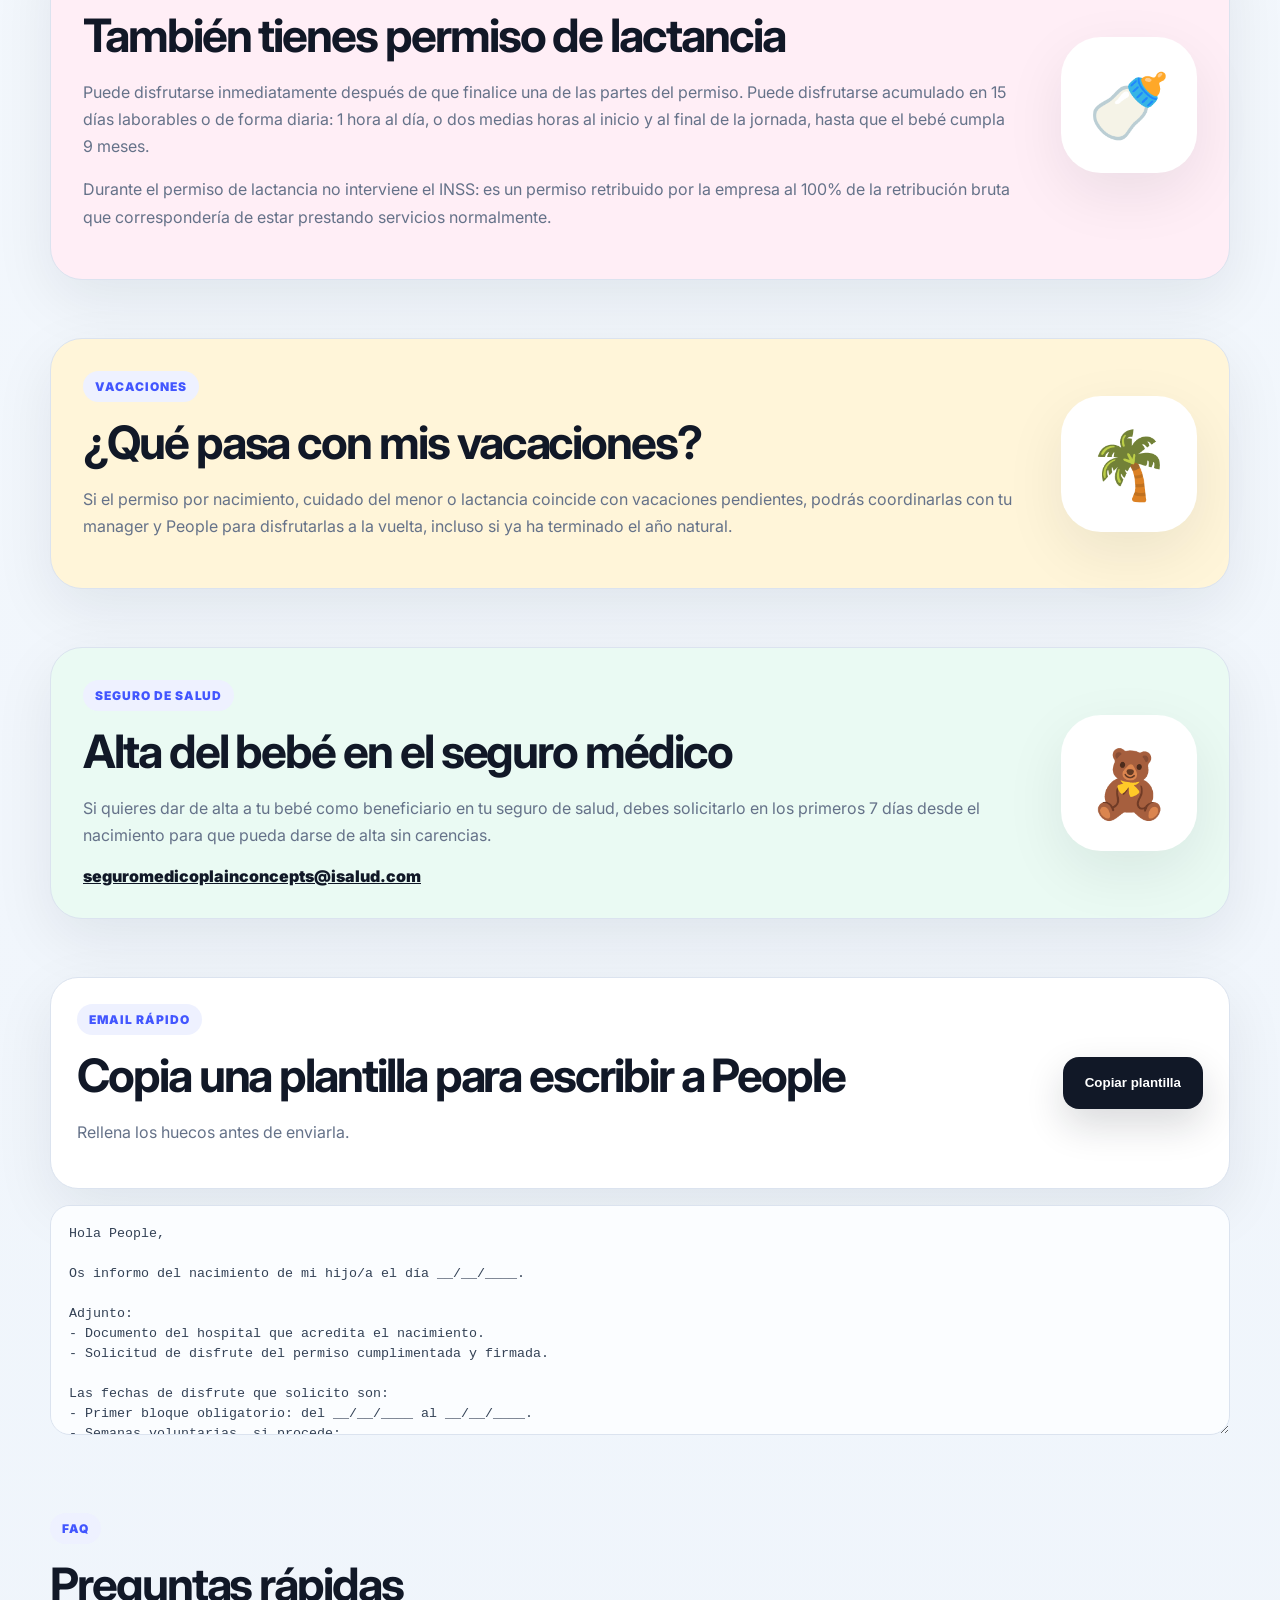
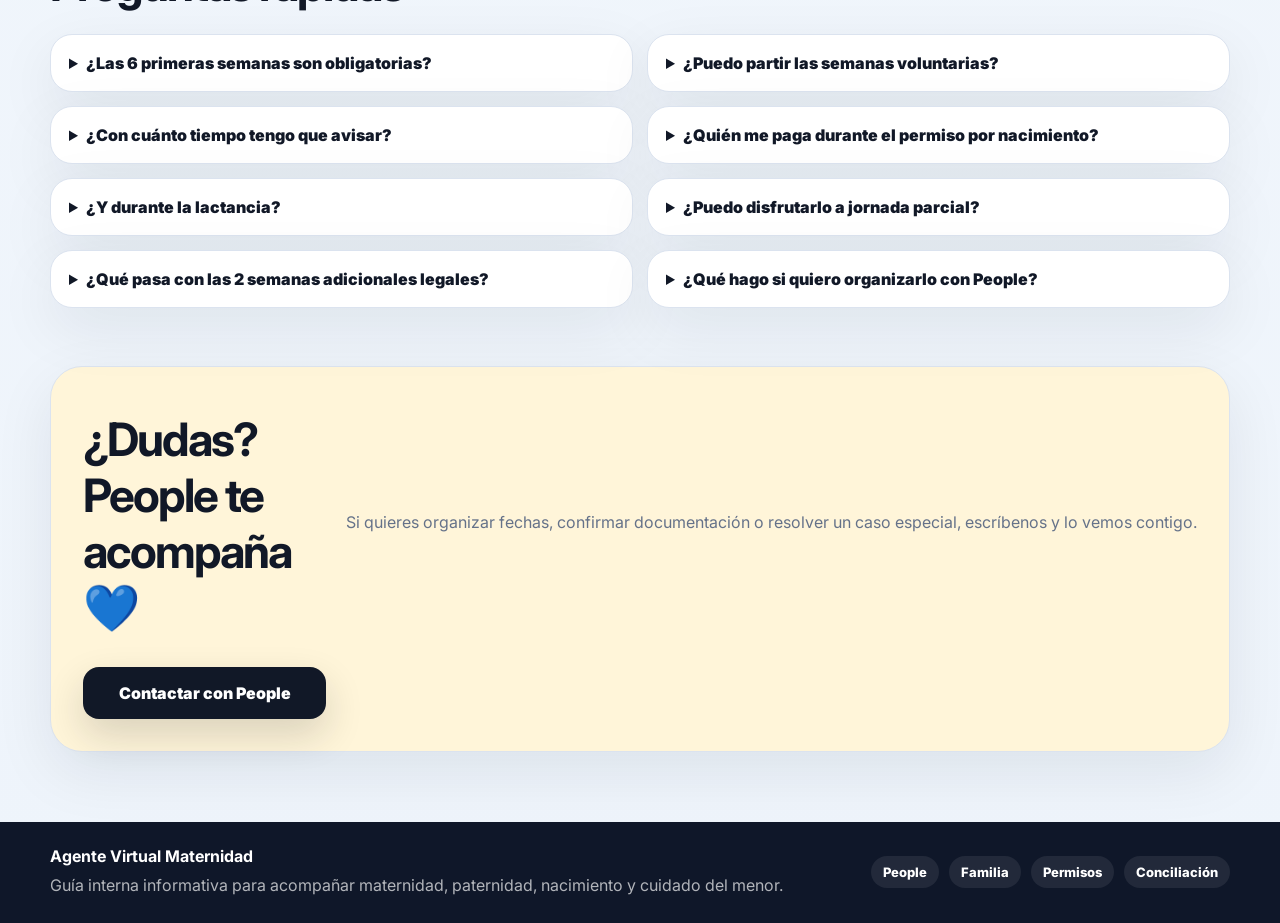
==== commit 2c1ca4a7: "Modifico textos del proyecto" ====
--- a/index.html
+++ b/index.html
@@ -211,7 +211,7 @@
           <div class="dot">2</div>
           <div>
             <h3>Cuando nazca el bebé</h3>
-            <p>Envía a People cualquier documento del hospital que certifique el nacimiento para iniciar la gestión.</p>
+            <p>Envía a People cualquier documento del hospital que certifique el nacimiento para iniciar la gestión. Es importante que la fecha del nacimiento sea correcta para evitar retrasos en tramitación del permiso</p>
           </div>
         </div>
         <div class="flow-item">
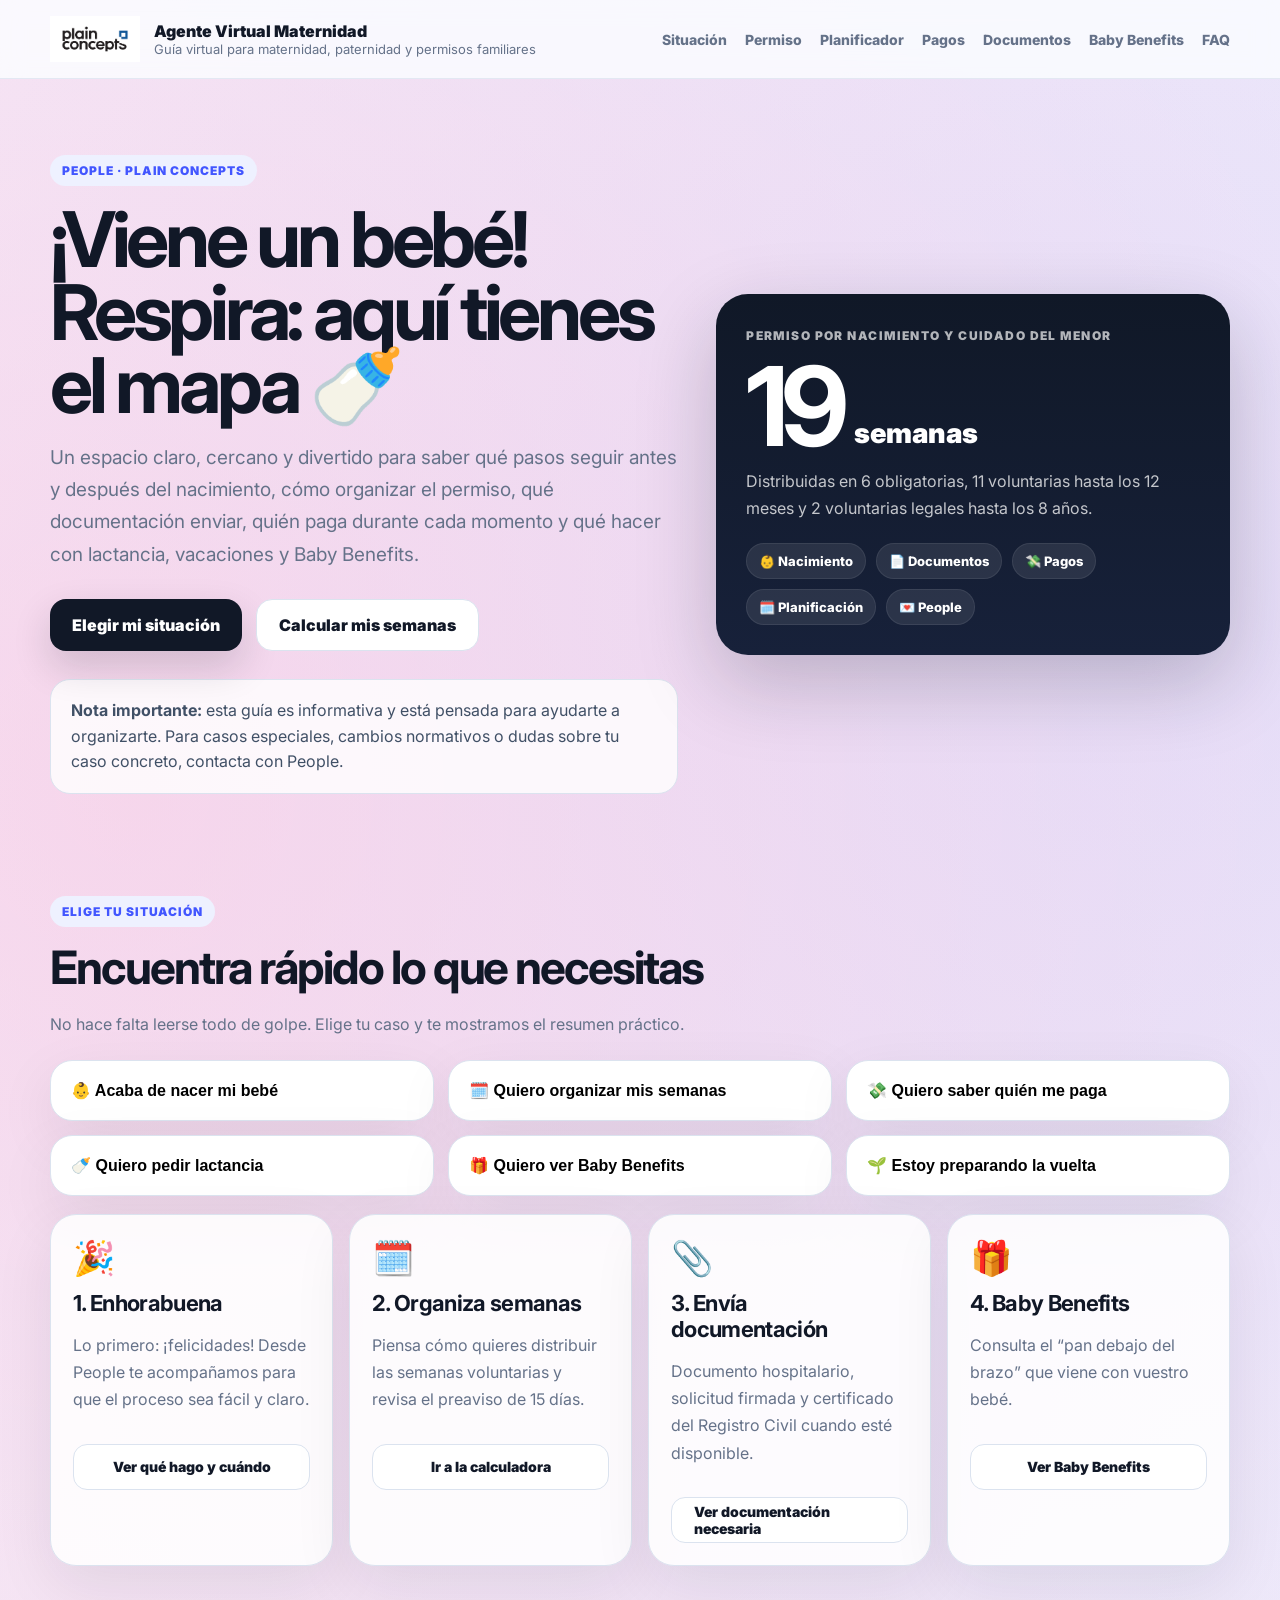
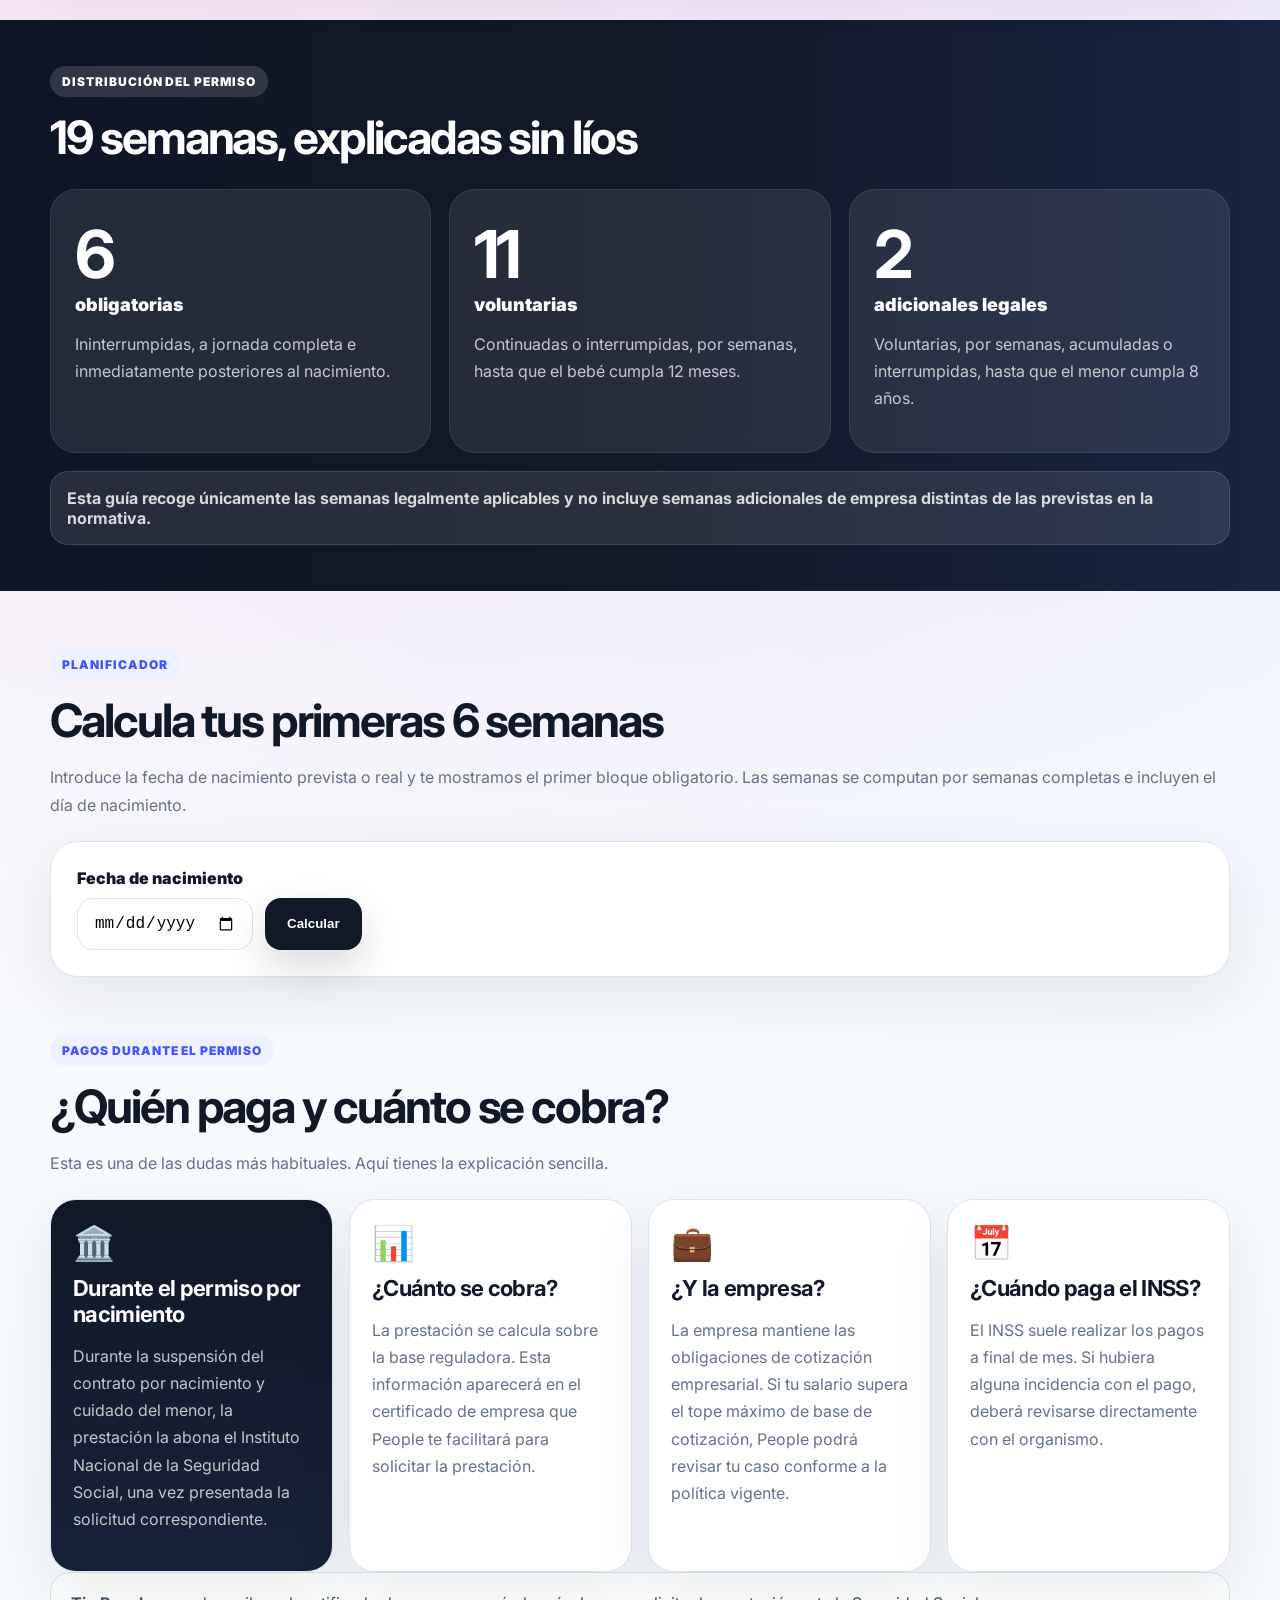
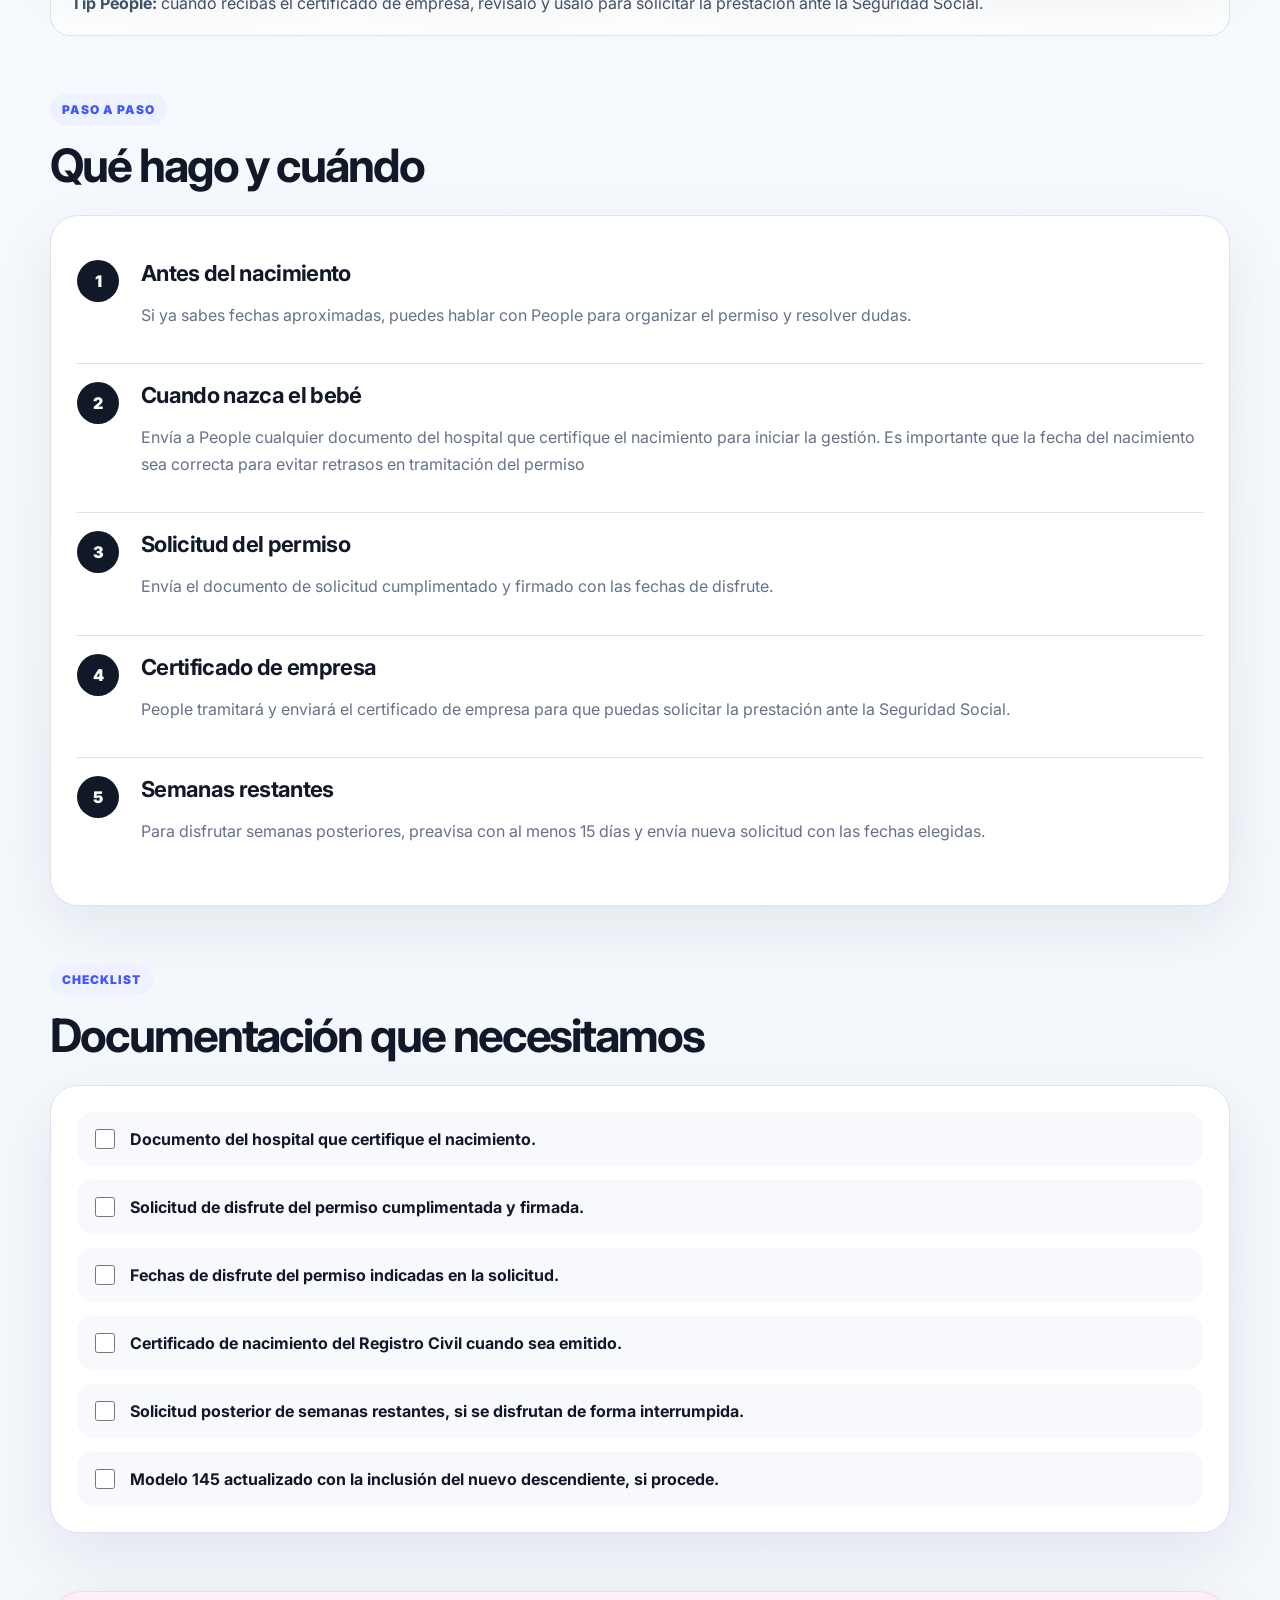
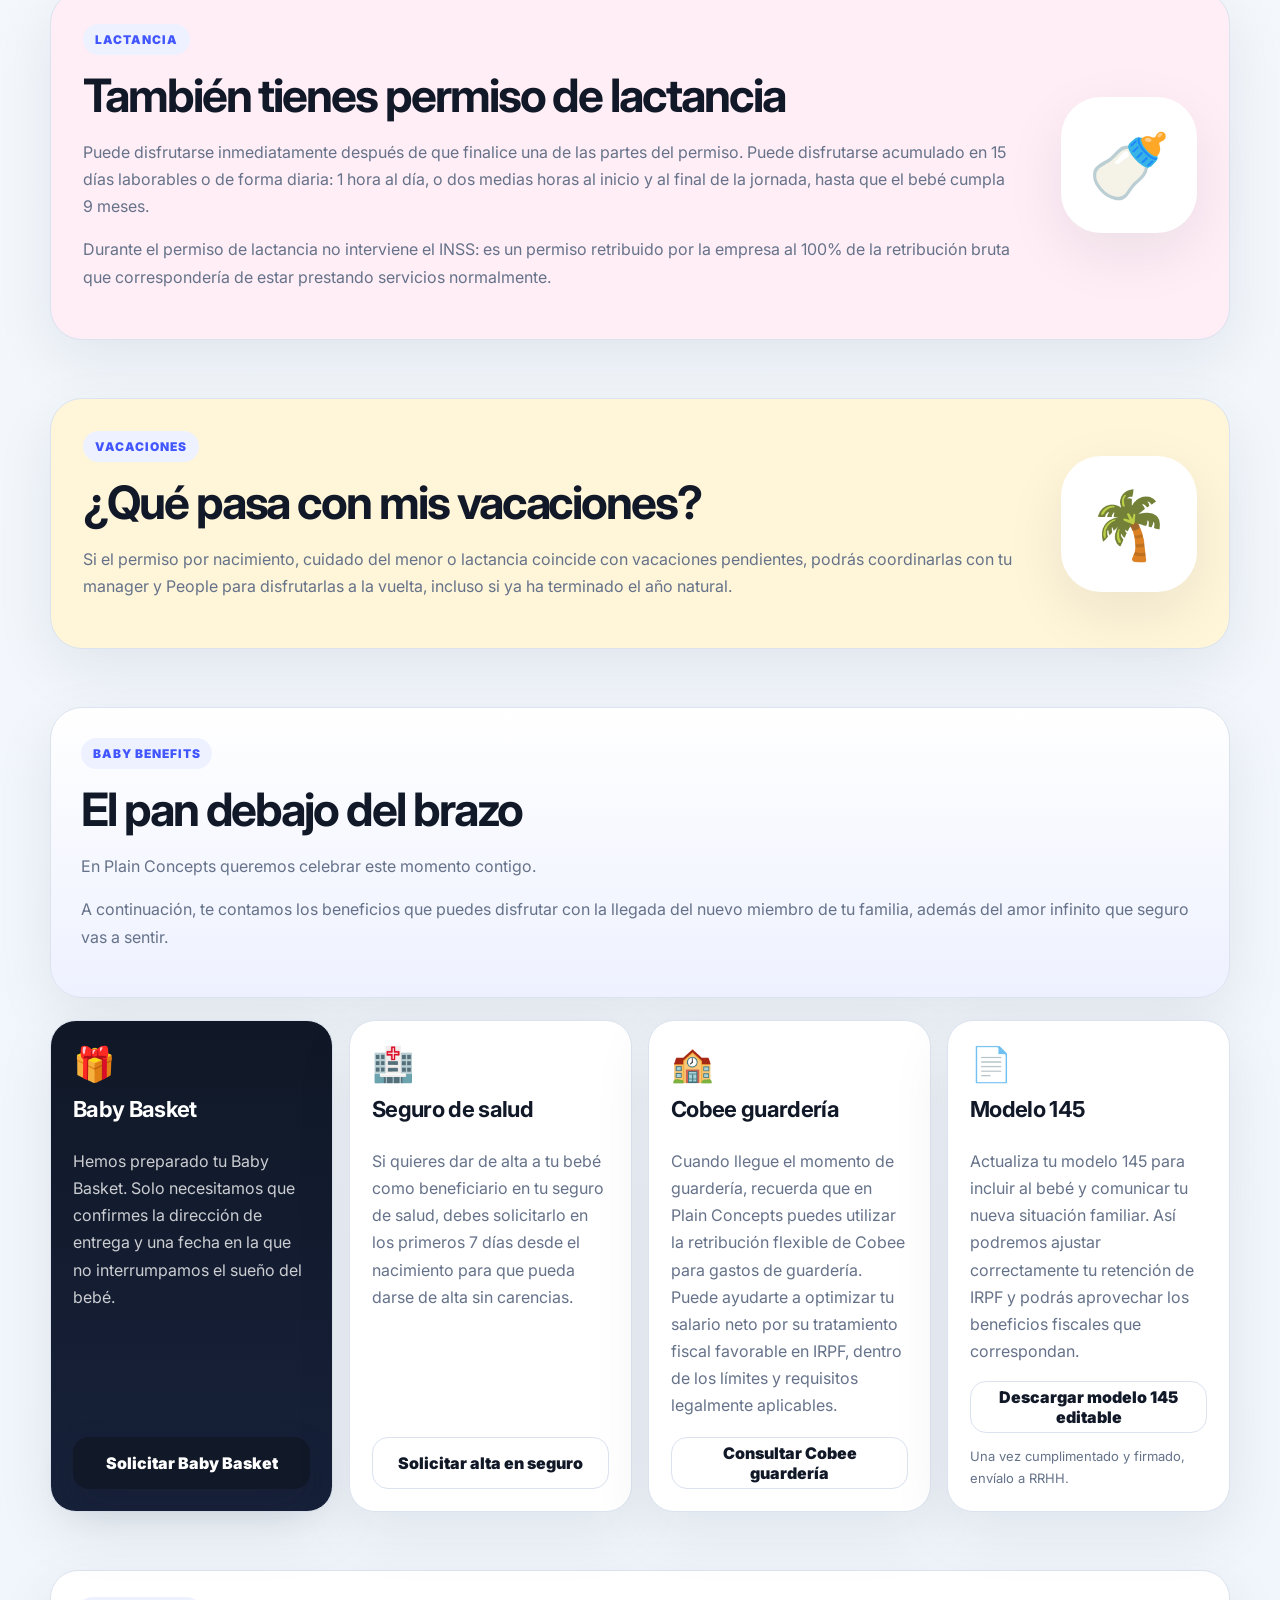
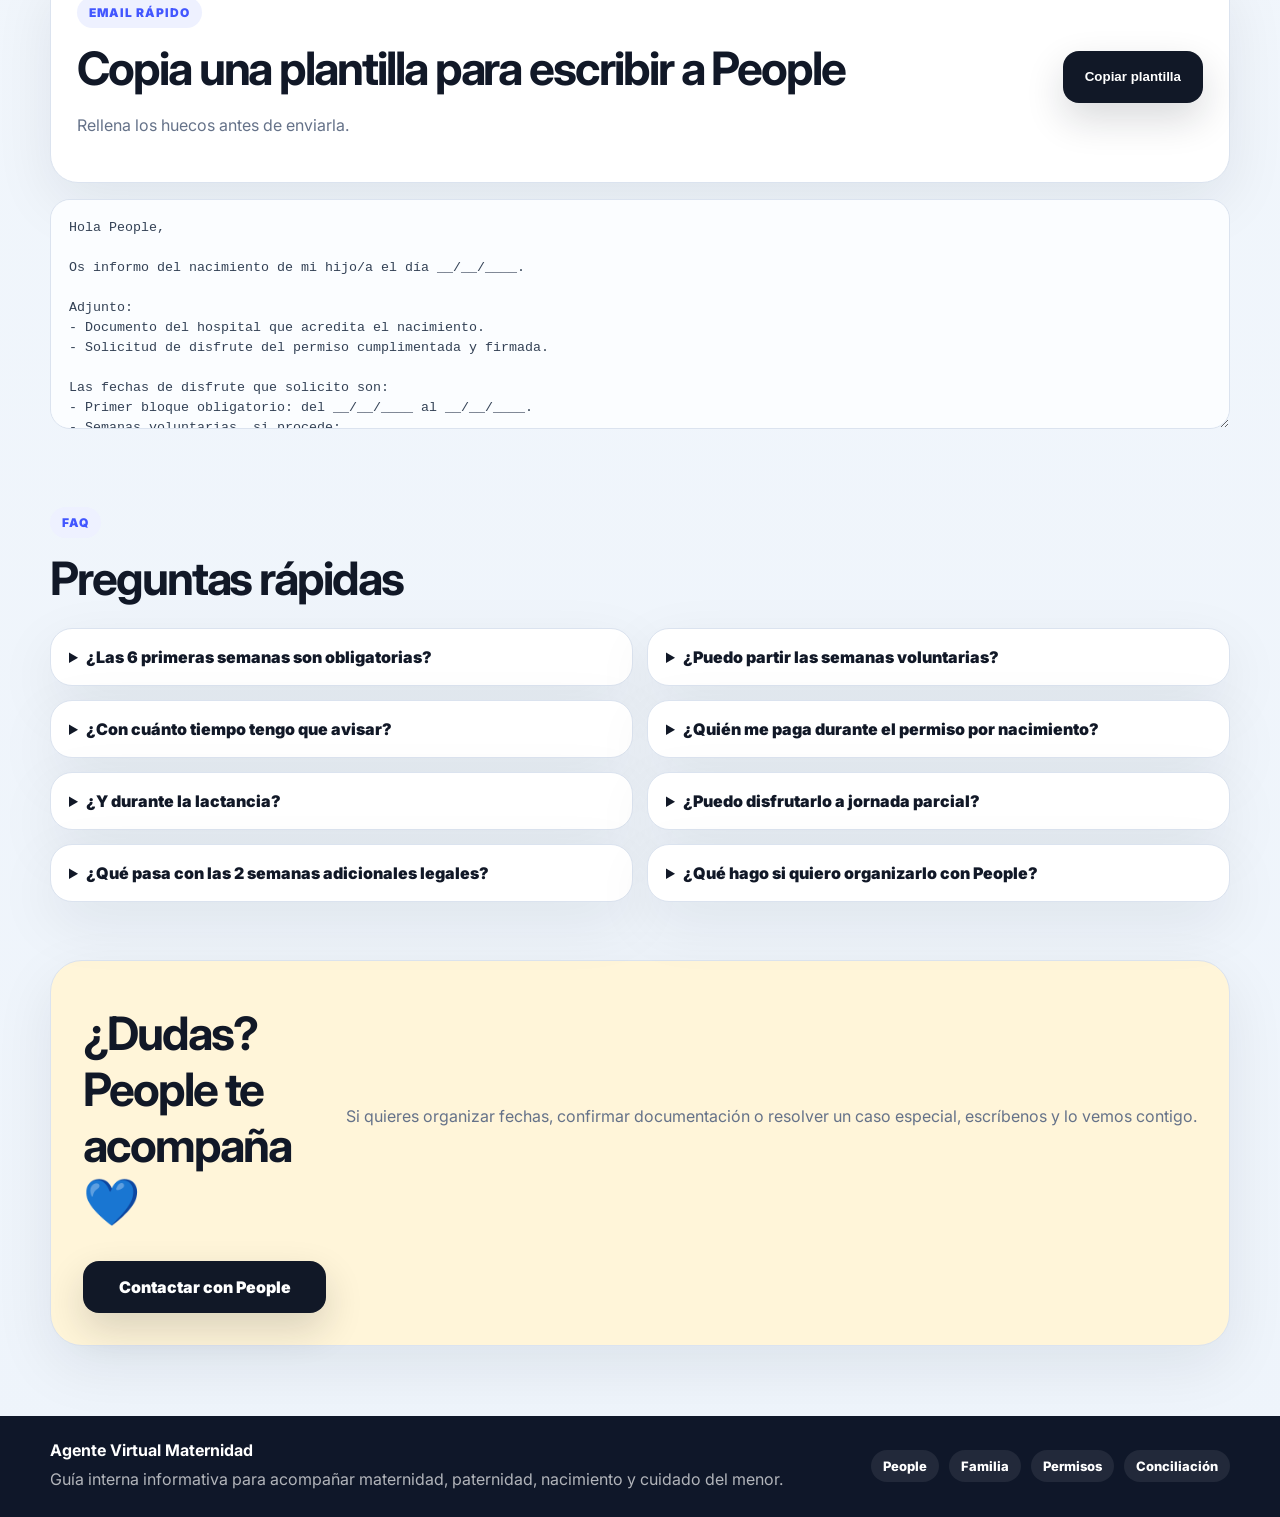
==== commit 1ee6ba53: "Add files via upload" ====
--- a/index.html
+++ b/index.html
@@ -25,6 +25,7 @@
         <a href="#planner">Planificador</a>
         <a href="#pagos">Pagos</a>
         <a href="#docs">Documentos</a>
+        <a href="#baby-benefits">Baby Benefits</a>
         <a href="#faq">FAQ</a>
       </nav>
     </div>
@@ -38,7 +39,7 @@
         <p>
           Un espacio claro, cercano y divertido para saber qué pasos seguir antes y después del nacimiento,
           cómo organizar el permiso, qué documentación enviar, quién paga durante cada momento y qué hacer
-          con lactancia, vacaciones y seguro médico.
+          con lactancia, vacaciones y Baby Benefits.
         </p>
         <div class="hero-actions">
           <a href="#situacion" class="btn primary">Elegir mi situación</a>
@@ -79,7 +80,7 @@
         <button onclick="showSituation('semanas')">🗓️ Quiero organizar mis semanas</button>
         <button onclick="showSituation('pagos')">💸 Quiero saber quién me paga</button>
         <button onclick="showSituation('lactancia')">🍼 Quiero pedir lactancia</button>
-        <button onclick="showSituation('seguro')">🏥 Quiero incluir al bebé en el seguro</button>
+        <button onclick="showSituation('seguro')">🎁 Quiero ver Baby Benefits</button>
         <button onclick="showSituation('vuelta')">🌱 Estoy preparando la vuelta</button>
       </div>
 
@@ -91,21 +92,25 @@
         <div class="icon">🎉</div>
         <h3>1. Enhorabuena</h3>
         <p>Lo primero: ¡felicidades! Desde People te acompañamos para que el proceso sea fácil y claro.</p>
+        <a href="#que-hago-cuando" class="btn secondary card-btn">Ver qué hago y cuándo</a>
       </article>
       <article class="quick-card">
         <div class="icon">🗓️</div>
         <h3>2. Organiza semanas</h3>
         <p>Piensa cómo quieres distribuir las semanas voluntarias y revisa el preaviso de 15 días.</p>
+        <a href="#planner" class="btn secondary card-btn">Ir a la calculadora</a>
       </article>
       <article class="quick-card">
         <div class="icon">📎</div>
         <h3>3. Envía documentación</h3>
         <p>Documento hospitalario, solicitud firmada y certificado del Registro Civil cuando esté disponible.</p>
+        <a href="#docs" class="btn secondary card-btn">Ver documentación necesaria</a>
       </article>
       <article class="quick-card">
-        <div class="icon">🏥</div>
-        <h3>4. Seguro médico</h3>
-        <p>Si quieres incluir al bebé, solicita el alta en los primeros 7 días desde el nacimiento.</p>
+        <div class="icon">🎁</div>
+        <h3>4. Baby Benefits</h3>
+        <p>Consulta el “pan debajo del brazo” que viene con vuestro bebé.</p>
+        <a href="#baby-benefits" class="btn secondary card-btn">Ver Baby Benefits</a>
       </article>
     </section>
 
@@ -193,7 +198,7 @@
       </div>
     </section>
 
-    <section class="wrap flow-section">
+    <section class="wrap flow-section" id="que-hago-cuando">
       <div class="section-head">
         <span class="eyebrow">Paso a paso</span>
         <h2>Qué hago y cuándo</h2>
@@ -287,18 +292,59 @@
       </div>
     </section>
 
-    <section class="wrap insurance">
-      <div class="insurance-card">
-        <div>
-          <span class="eyebrow">Seguro de salud</span>
-          <h2>Alta del bebé en el seguro médico</h2>
+    <section class="wrap baby-benefits" id="baby-benefits">
+      <div class="section-head">
+        <span class="eyebrow">Baby Benefits</span>
+        <h2>El pan debajo del brazo</h2>
+        <p>En Plain Concepts queremos celebrar este momento contigo.</p>
+        <p>
+          A continuación, te contamos los beneficios que puedes disfrutar con la llegada del nuevo miembro de tu familia,
+          además del amor infinito que seguro vas a sentir.
+        </p>
+      </div>
+
+      <div class="benefits-grid">
+        <article class="benefit-card highlight">
+          <div class="benefit-icon">🎁</div>
+          <h3>Baby Basket</h3>
+          <p>
+            Hemos preparado tu Baby Basket. Solo necesitamos que confirmes la dirección de entrega y una fecha en la que
+            no interrumpamos el sueño del bebé.
+          </p>
+          <a class="btn primary" href="mailto:people@plainconcepts.com?subject=Baby Basket - Confirmación de dirección de entrega">Solicitar Baby Basket</a>
+        </article>
+
+        <article class="benefit-card">
+          <div class="benefit-icon">🏥</div>
+          <h3>Seguro de salud</h3>
           <p>
             Si quieres dar de alta a tu bebé como beneficiario en tu seguro de salud, debes solicitarlo en los primeros
             7 días desde el nacimiento para que pueda darse de alta sin carencias.
           </p>
-          <a class="email-link" href="mailto:seguromedicoplainconcepts@isalud.com">seguromedicoplainconcepts@isalud.com</a>
-        </div>
-        <div class="bubble">🧸</div>
+          <a class="btn secondary" href="mailto:seguromedicoplainconcepts@isalud.com?subject=Alta bebé seguro de salud">Solicitar alta en seguro</a>
+        </article>
+
+        <article class="benefit-card">
+          <div class="benefit-icon">🏫</div>
+          <h3>Cobee guardería</h3>
+          <p>
+            Cuando llegue el momento de guardería, recuerda que en Plain Concepts puedes utilizar la retribución flexible
+            de Cobee para gastos de guardería. Puede ayudarte a optimizar tu salario neto por su tratamiento fiscal favorable
+            en IRPF, dentro de los límites y requisitos legalmente aplicables.
+          </p>
+          <a class="btn secondary" href="mailto:people@plainconcepts.com?subject=Consulta Cobee guardería">Consultar Cobee guardería</a>
+        </article>
+
+        <article class="benefit-card">
+          <div class="benefit-icon">📄</div>
+          <h3>Modelo 145</h3>
+          <p>
+            Actualiza tu modelo 145 para incluir al bebé y comunicar tu nueva situación familiar. Así podremos ajustar
+            correctamente tu retención de IRPF y podrás aprovechar los beneficios fiscales que correspondan.
+          </p>
+          <a class="btn secondary" href="https://sede.agenciatributaria.gob.es/static_files/Sede/Procedimiento_ayuda/G603/mod145_es_es.pdf" target="_blank" rel="noopener noreferrer">Descargar modelo 145 editable</a>
+          <p class="small-note">Una vez cumplimentado y firmado, envíalo a RRHH.</p>
+        </article>
       </div>
     </section>
 
--- a/style.css
+++ b/style.css
@@ -55,7 +55,7 @@
 .hero-card p{color:rgba(255,255,255,.75)}
 .pill-row{display:flex;flex-wrap:wrap;gap:10px;margin-top:20px}
 .pill-row span{background:rgba(255,255,255,.09);border:1px solid rgba(255,255,255,.08);border-radius:999px;padding:9px 12px;font-weight:800;font-size:13px}
-.selector,.planner,.payments,.flow-section,.docs,.lactancia,.holidays,.insurance,.email-helper,.faq,.cta{padding:58px 0 0}
+.selector,.planner,.payments,.flow-section,.docs,.lactancia,.holidays,.baby-benefits,.email-helper,.faq,.cta{padding:58px 0 0}
 .section-head{margin-bottom:22px}
 .selector-grid{display:grid;grid-template-columns:repeat(3,1fr);gap:14px}
 .selector-grid button{background:white;border:1px solid var(--line);border-radius:22px;padding:20px;text-align:left;font-weight:900;font-size:16px;box-shadow:var(--shadow);cursor:pointer}
@@ -105,9 +105,49 @@
 .site-footer p{color:rgba(255,255,255,.68);margin:6px 0 0}
 .footer-tags{display:flex;gap:10px;flex-wrap:wrap}
 .footer-tags span{background:rgba(255,255,255,.08);border-radius:999px;padding:8px 12px;font-weight:800;font-size:13px}
+
+.card-btn{
+  width:100%;
+  margin-top:14px;
+  min-height:46px;
+  border-radius:14px;
+  font-size:14px;
+}
+.baby-benefits .section-head{
+  background:linear-gradient(180deg,#ffffff 0%,#eef1ff 100%);
+  border:1px solid var(--line);
+  border-radius:32px;
+  padding:30px;
+  box-shadow:var(--shadow);
+}
+.benefits-grid{
+  display:grid;
+  grid-template-columns:repeat(4,1fr);
+  gap:16px;
+  margin-top:18px;
+}
+.benefit-card{
+  background:white;
+  border:1px solid var(--line);
+  border-radius:26px;
+  padding:22px;
+  box-shadow:var(--shadow);
+  display:flex;
+  flex-direction:column;
+  align-items:flex-start;
+}
+.benefit-card.highlight{
+  background:linear-gradient(180deg,#101827,#17213a);
+  color:white;
+}
+.benefit-card.highlight p{color:rgba(255,255,255,.78)}
+.benefit-icon{font-size:34px;margin-bottom:12px}
+.benefit-card .btn{margin-top:auto;width:100%;text-align:center}
+.small-note{font-size:13px;margin:12px 0 0;color:var(--muted)}
+
 .hidden{display:none}
 @media(max-width:1000px){
-  .hero,.quick-cards,.week-grid,.payment-grid,.selector-grid,.faq-grid,.lactancia-card,.holidays-card,.insurance-card,.cta{grid-template-columns:1fr}
+  .hero,.quick-cards,.week-grid,.payment-grid,.selector-grid,.faq-grid,.lactancia-card,.holidays-card,.benefits-grid,.cta{grid-template-columns:1fr}
   .bubble{justify-self:start}
 }
 @media(max-width:720px){
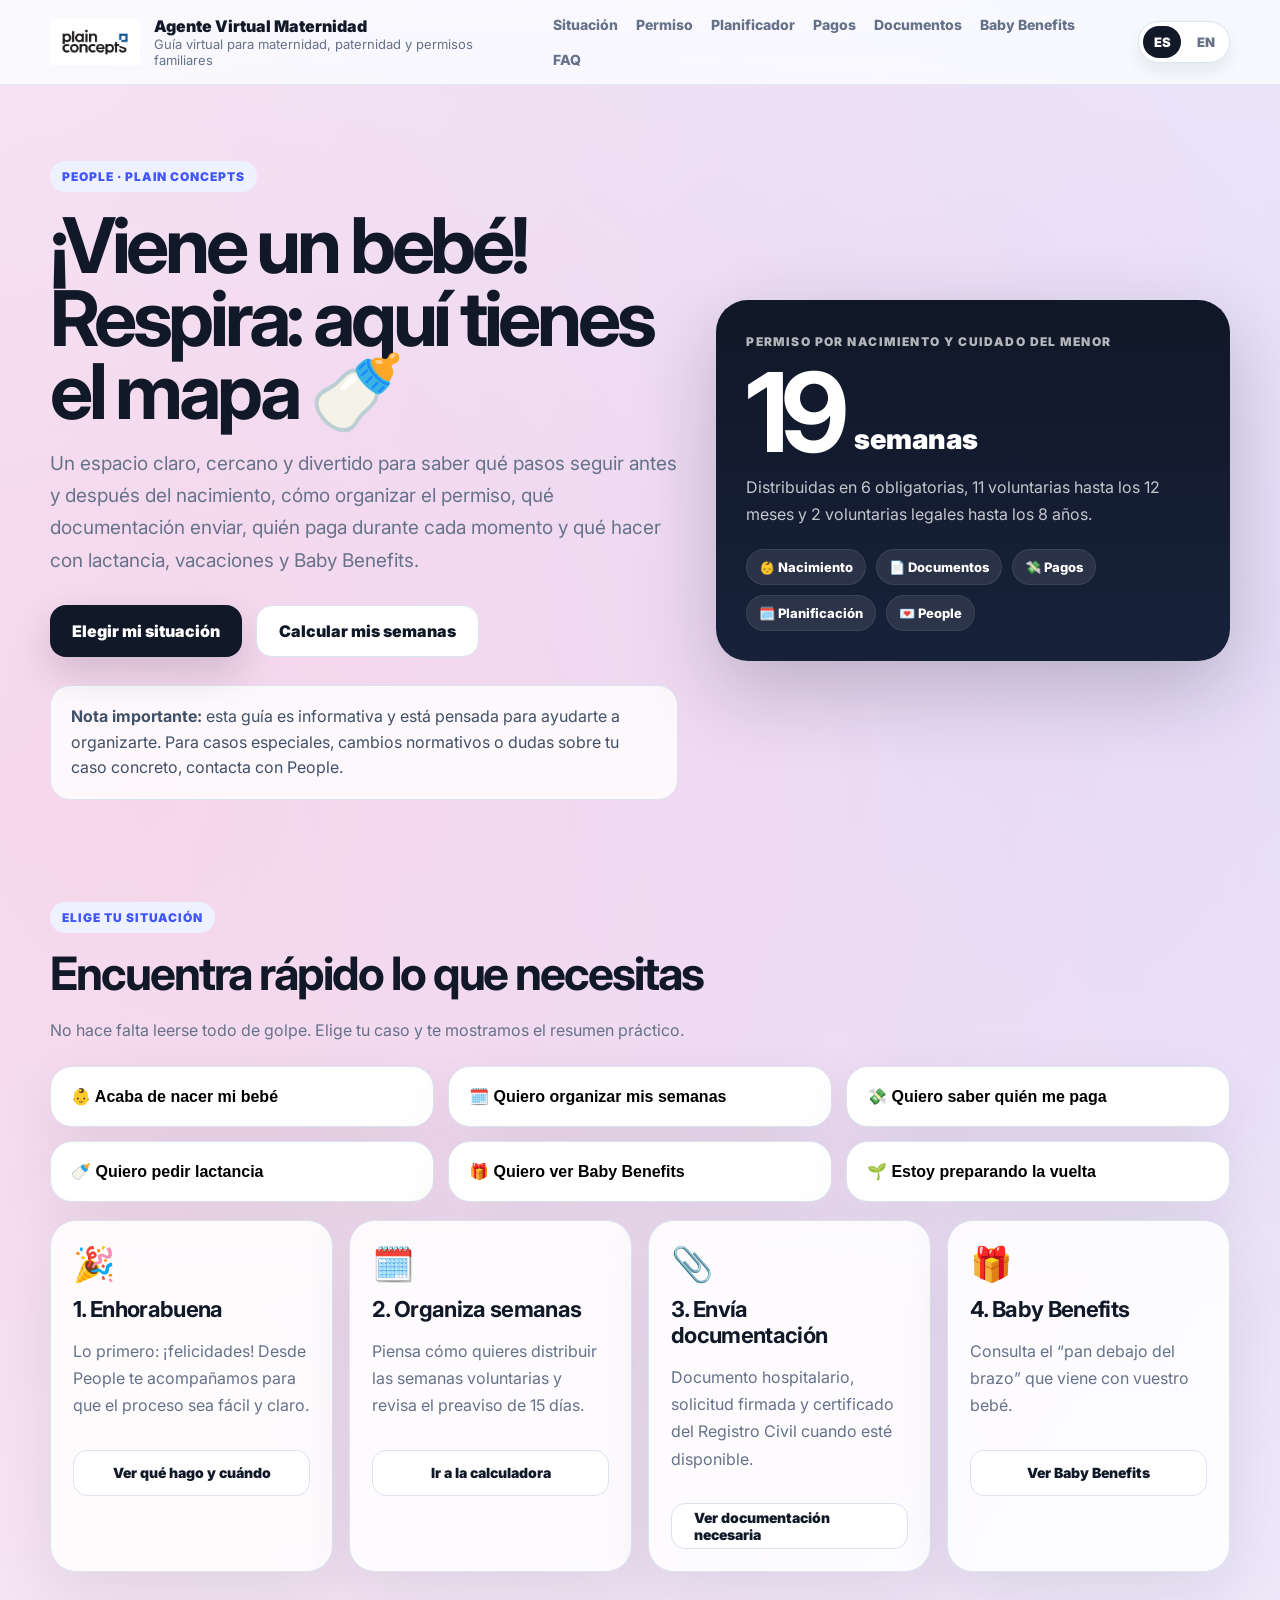
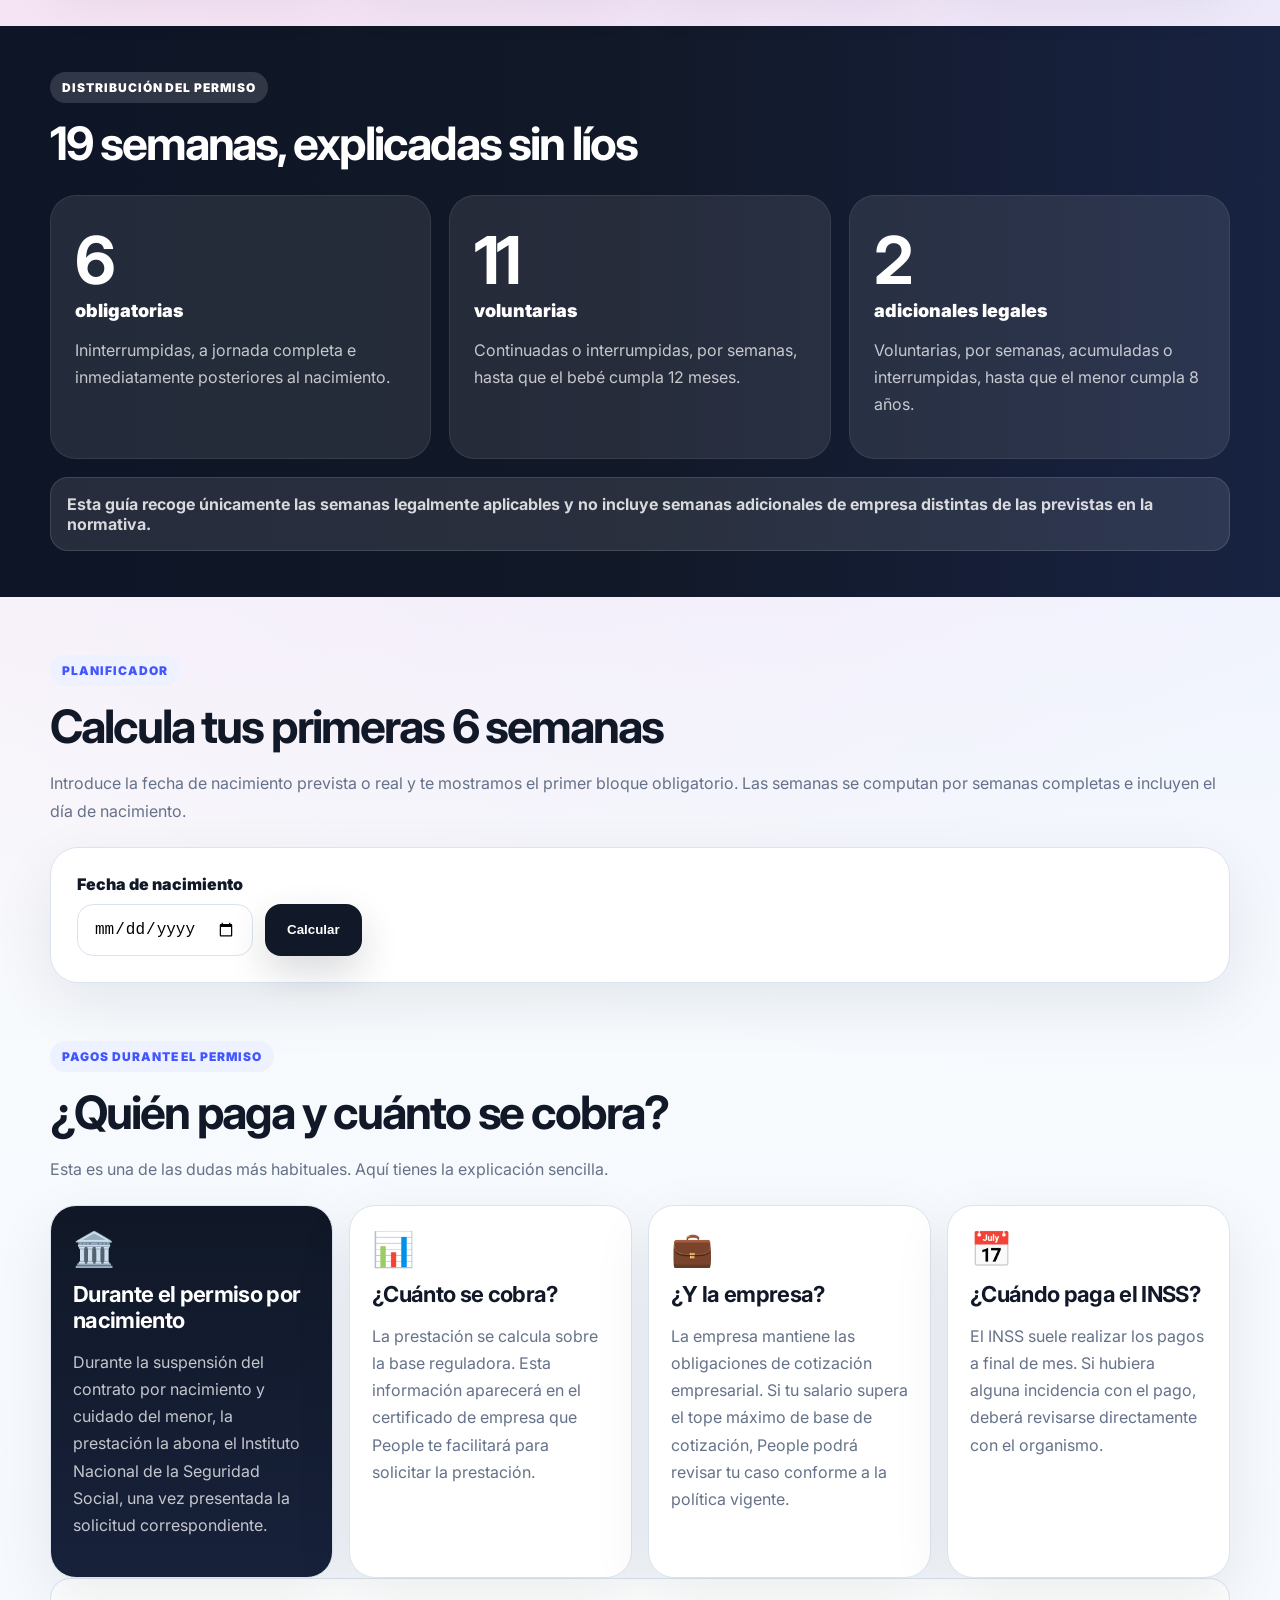
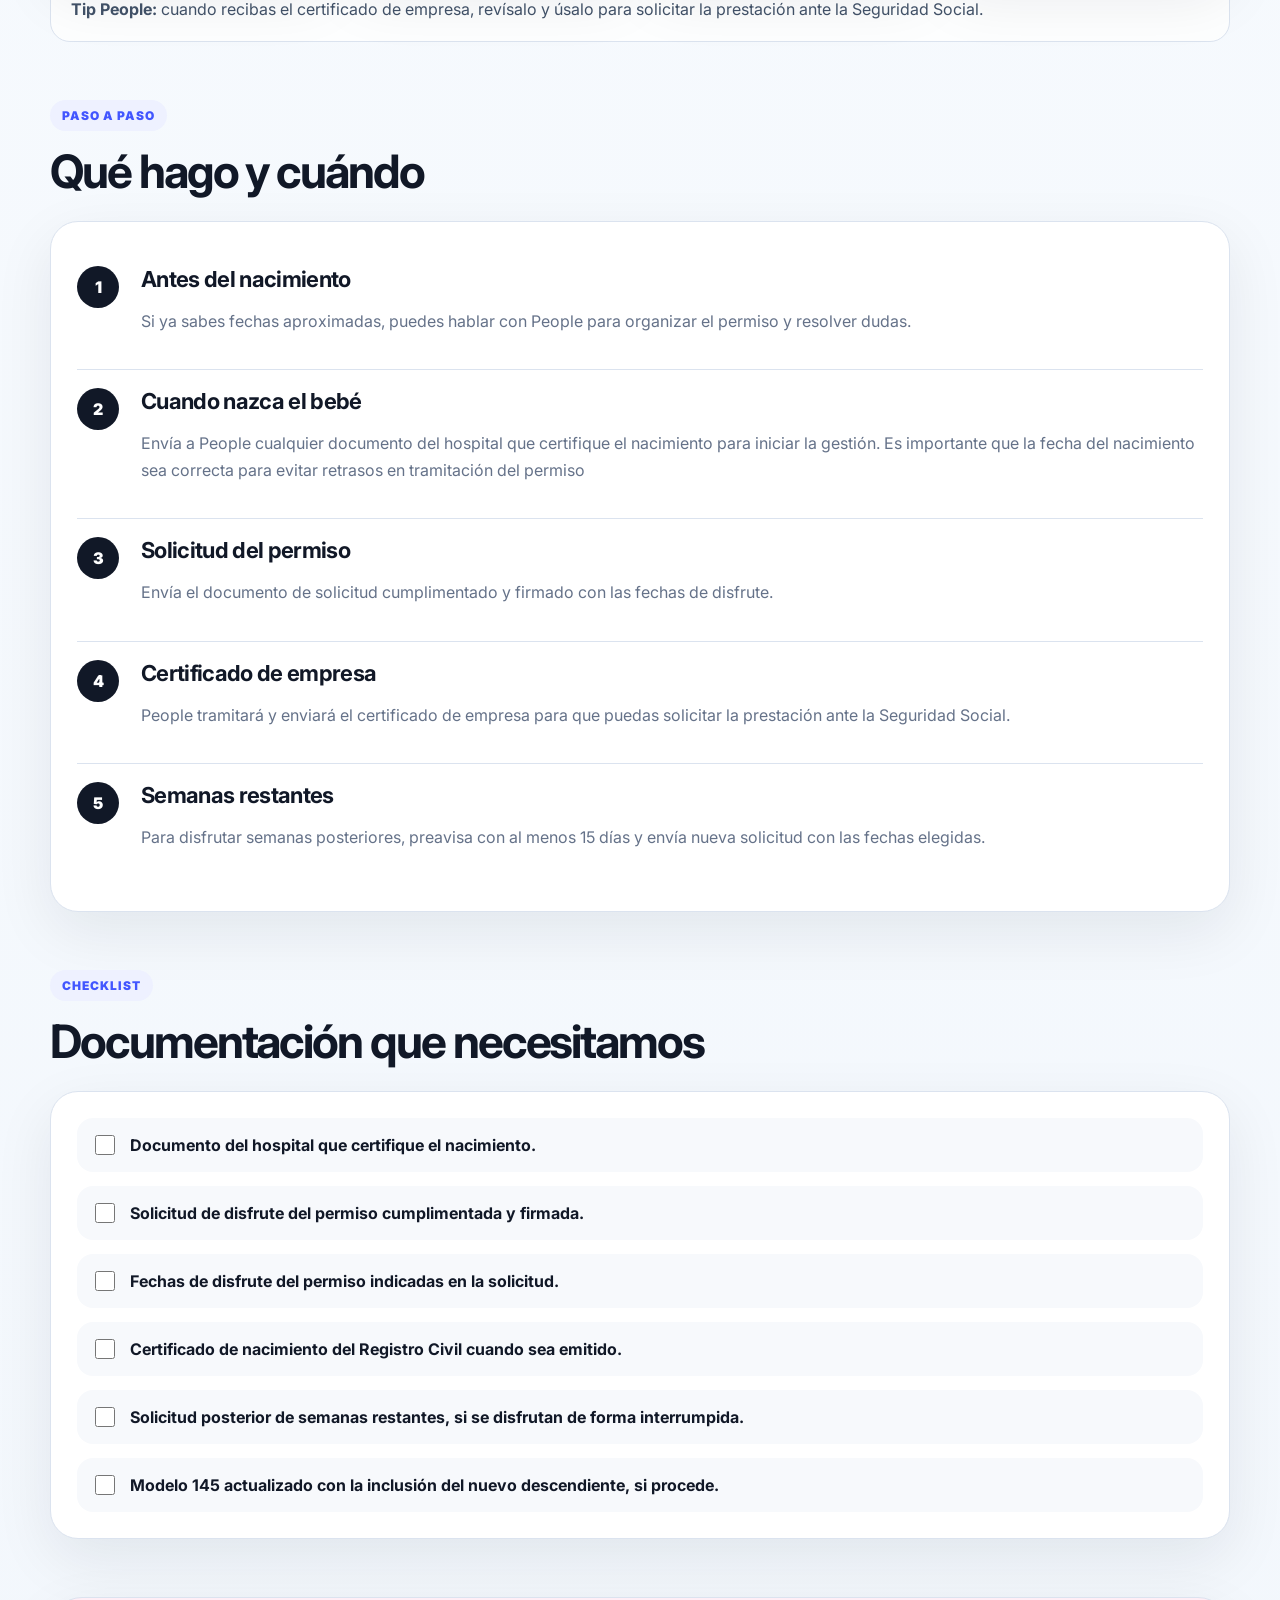
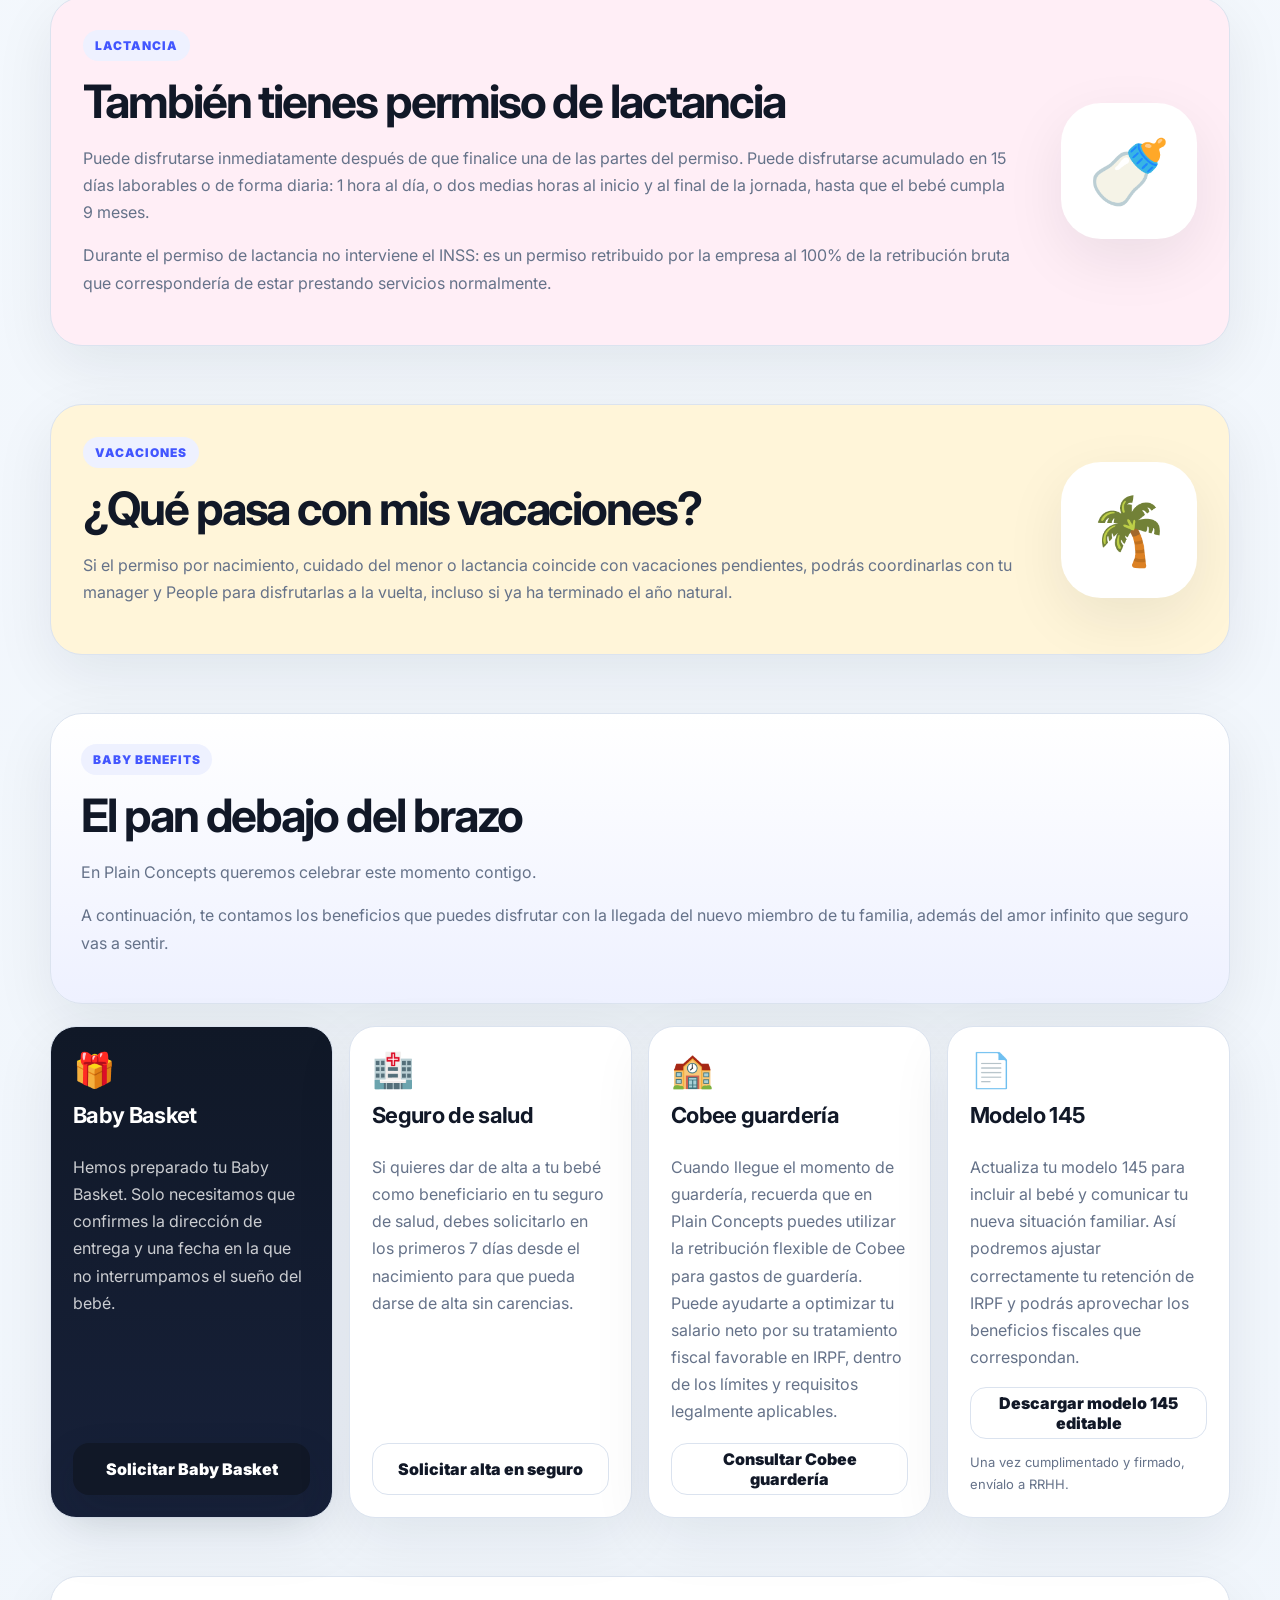
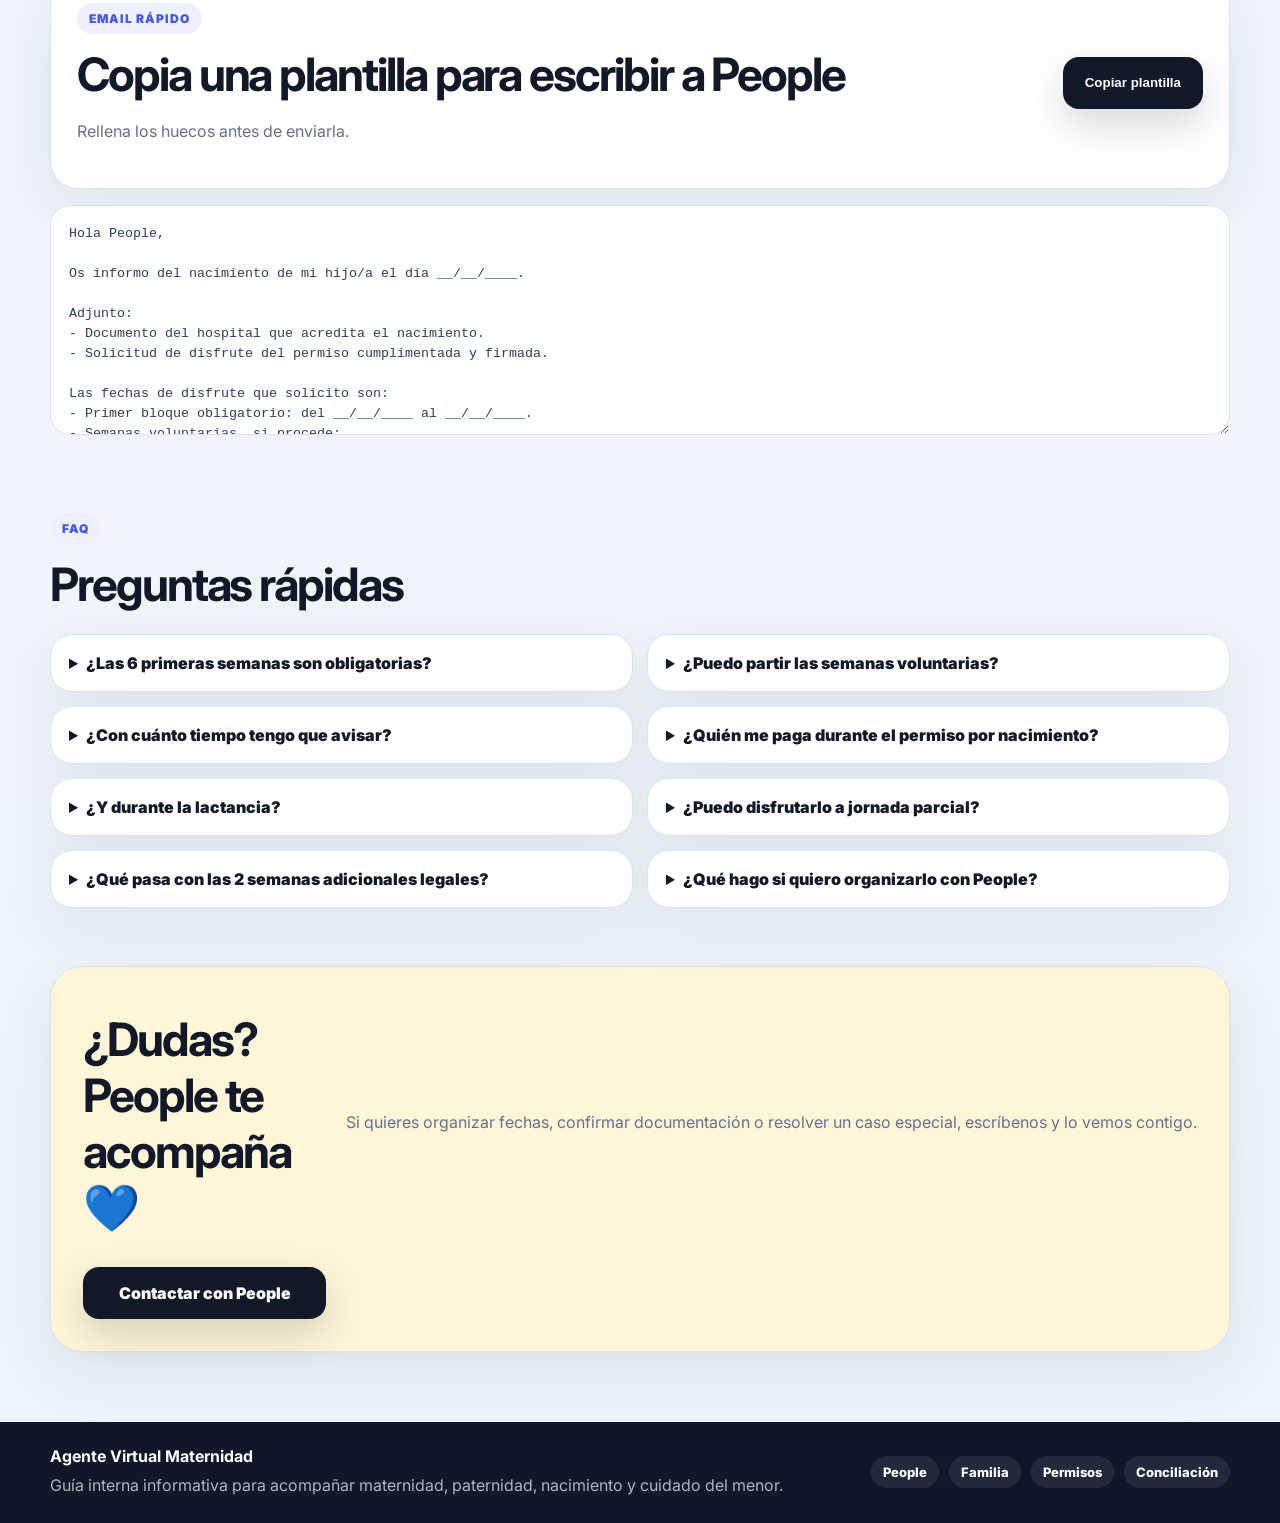
==== commit aabab537: "Add files via upload" ====
--- a/index.html
+++ b/index.html
@@ -28,6 +28,10 @@
         <a href="#baby-benefits">Baby Benefits</a>
         <a href="#faq">FAQ</a>
       </nav>
+      <div class="language-switch" aria-label="Selector de idioma">
+        <a class="active" href="index.html">ES</a>
+        <a href="en.html">EN</a>
+      </div>
     </div>
   </header>
 
--- a/style.css
+++ b/style.css
@@ -157,3 +157,34 @@
   .planner-row,.hero-actions,.email-card{flex-direction:column;align-items:stretch}
   .btn,input[type=date]{width:100%}
 }
+
+.language-switch{
+  display:flex;
+  gap:6px;
+  align-items:center;
+  padding:4px;
+  border:1px solid var(--line);
+  border-radius:999px;
+  background:white;
+  box-shadow:0 8px 18px rgba(15,23,42,.08);
+}
+.language-switch a{
+  display:inline-flex;
+  align-items:center;
+  justify-content:center;
+  min-width:38px;
+  min-height:32px;
+  padding:6px 10px;
+  border-radius:999px;
+  text-decoration:none;
+  color:var(--muted);
+  font-weight:900;
+  font-size:13px;
+}
+.language-switch a.active{
+  background:var(--ink);
+  color:white;
+}
+@media(max-width:720px){
+  .language-switch{margin-top:8px}
+}
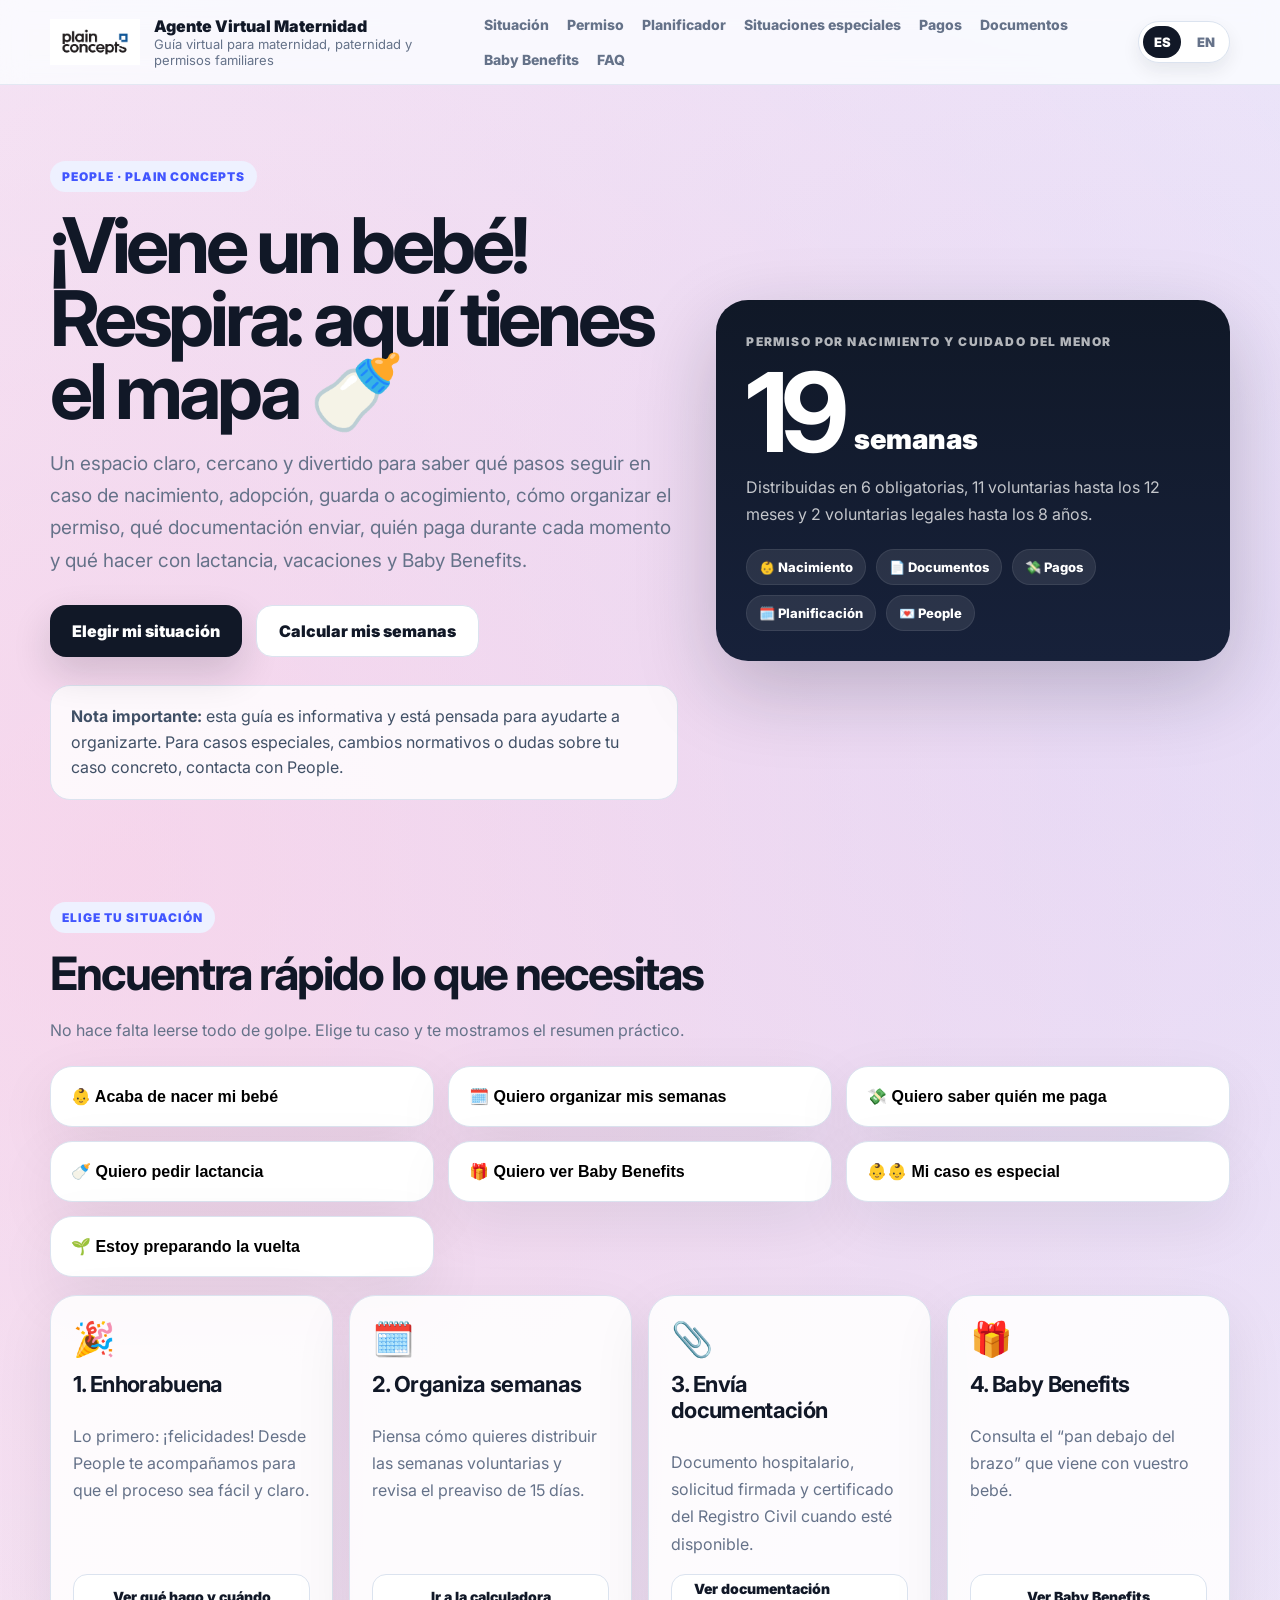
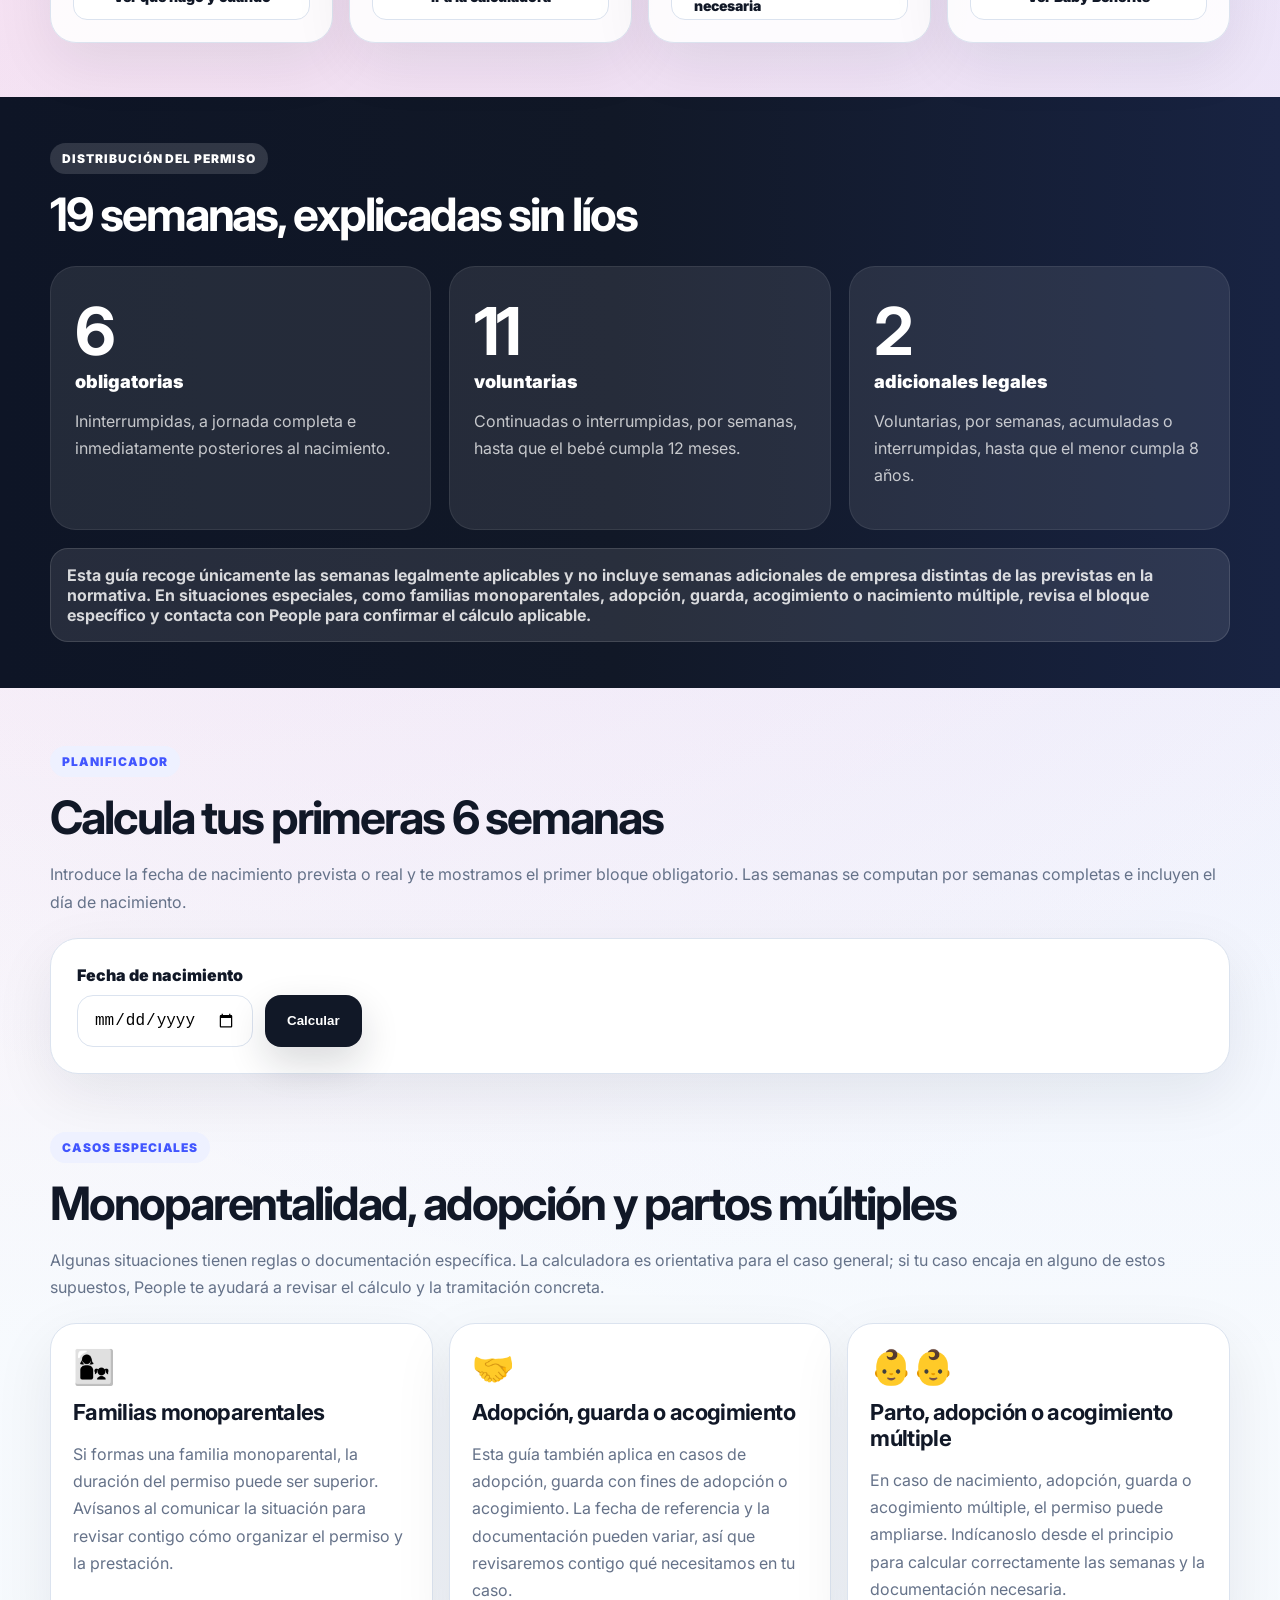
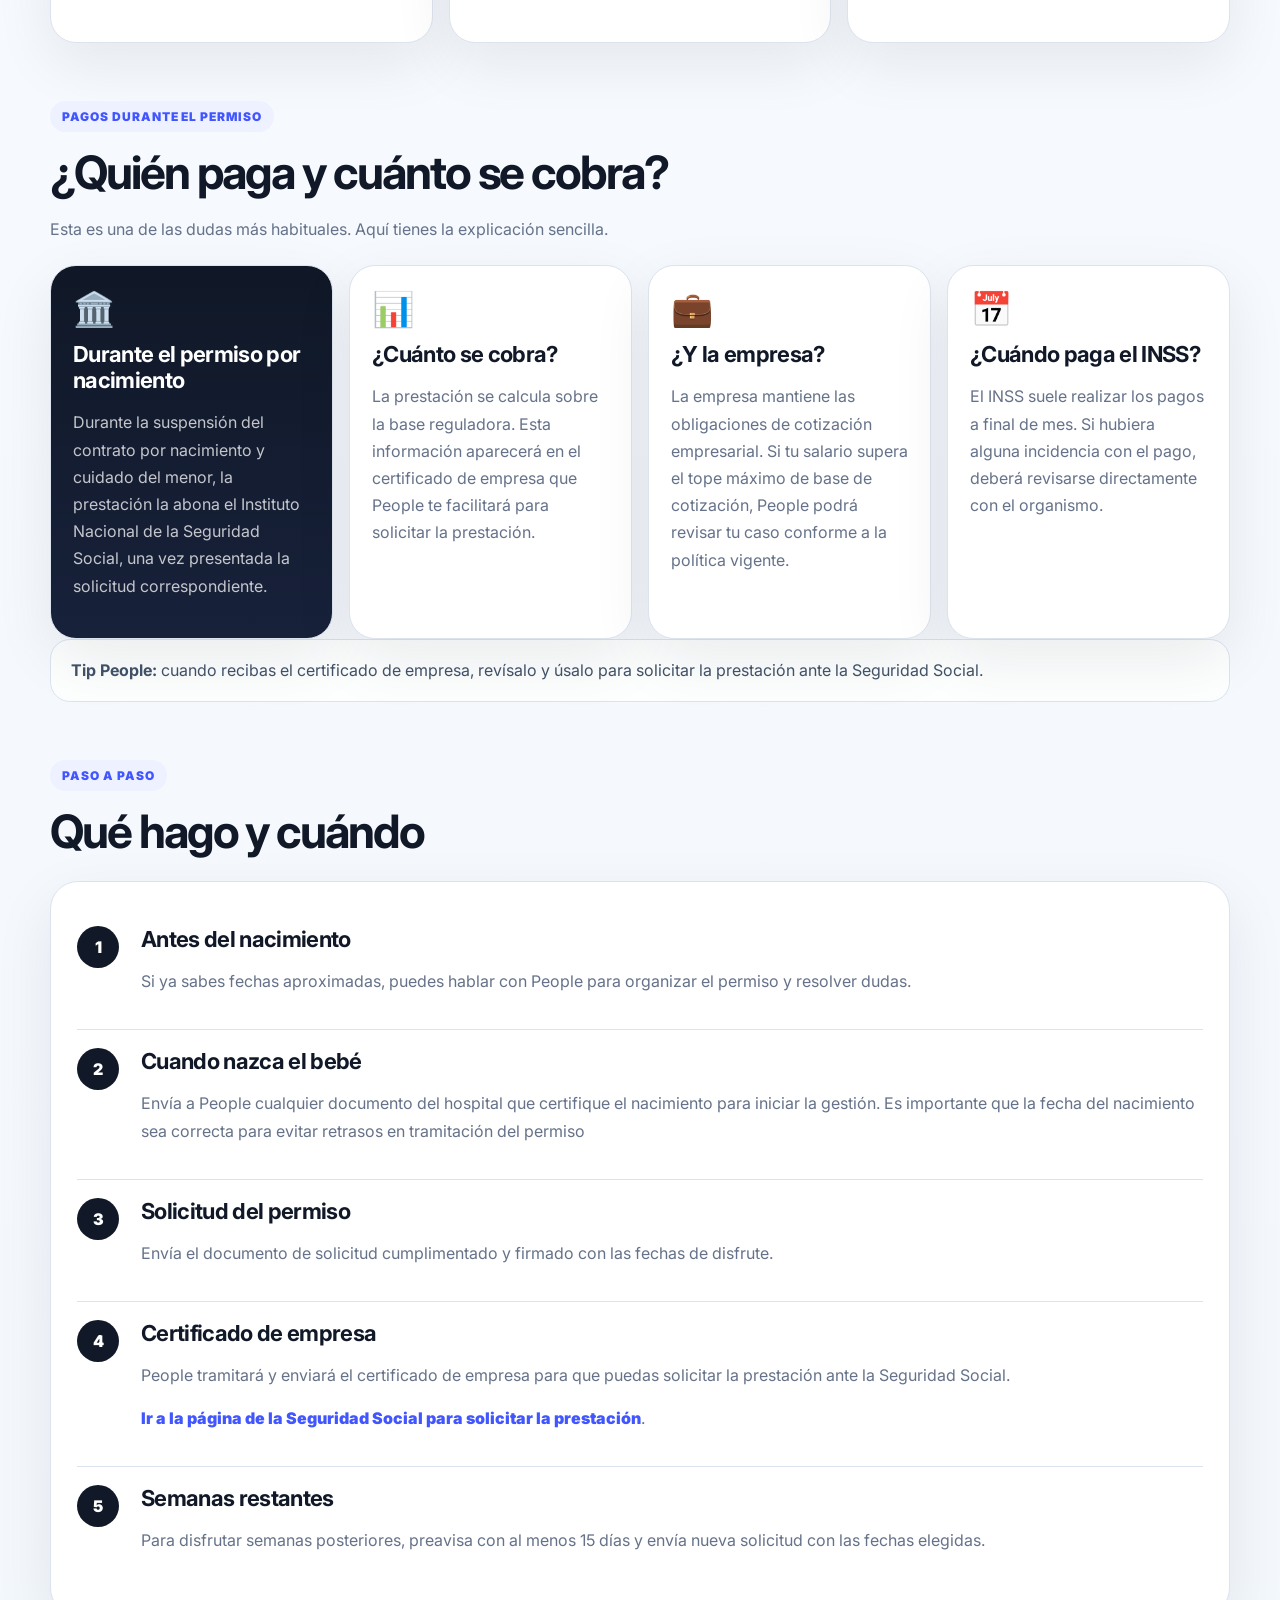
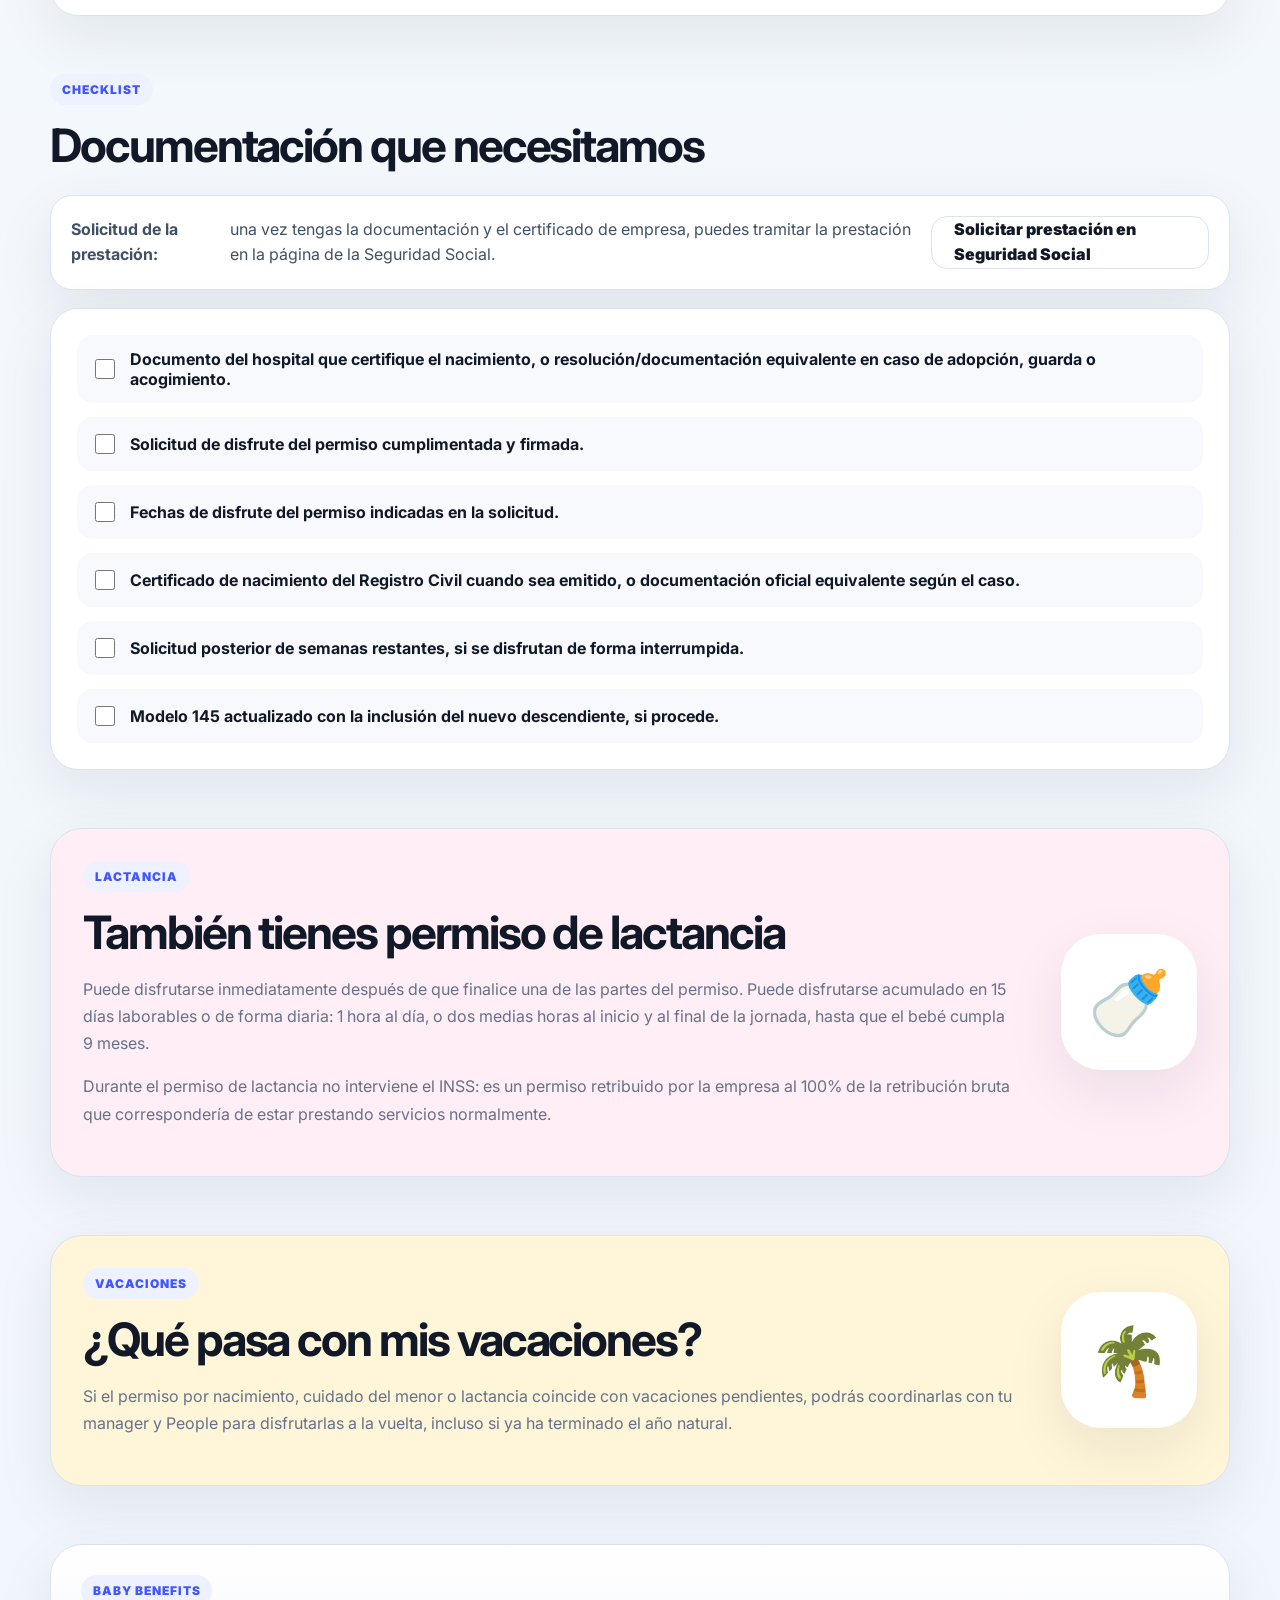
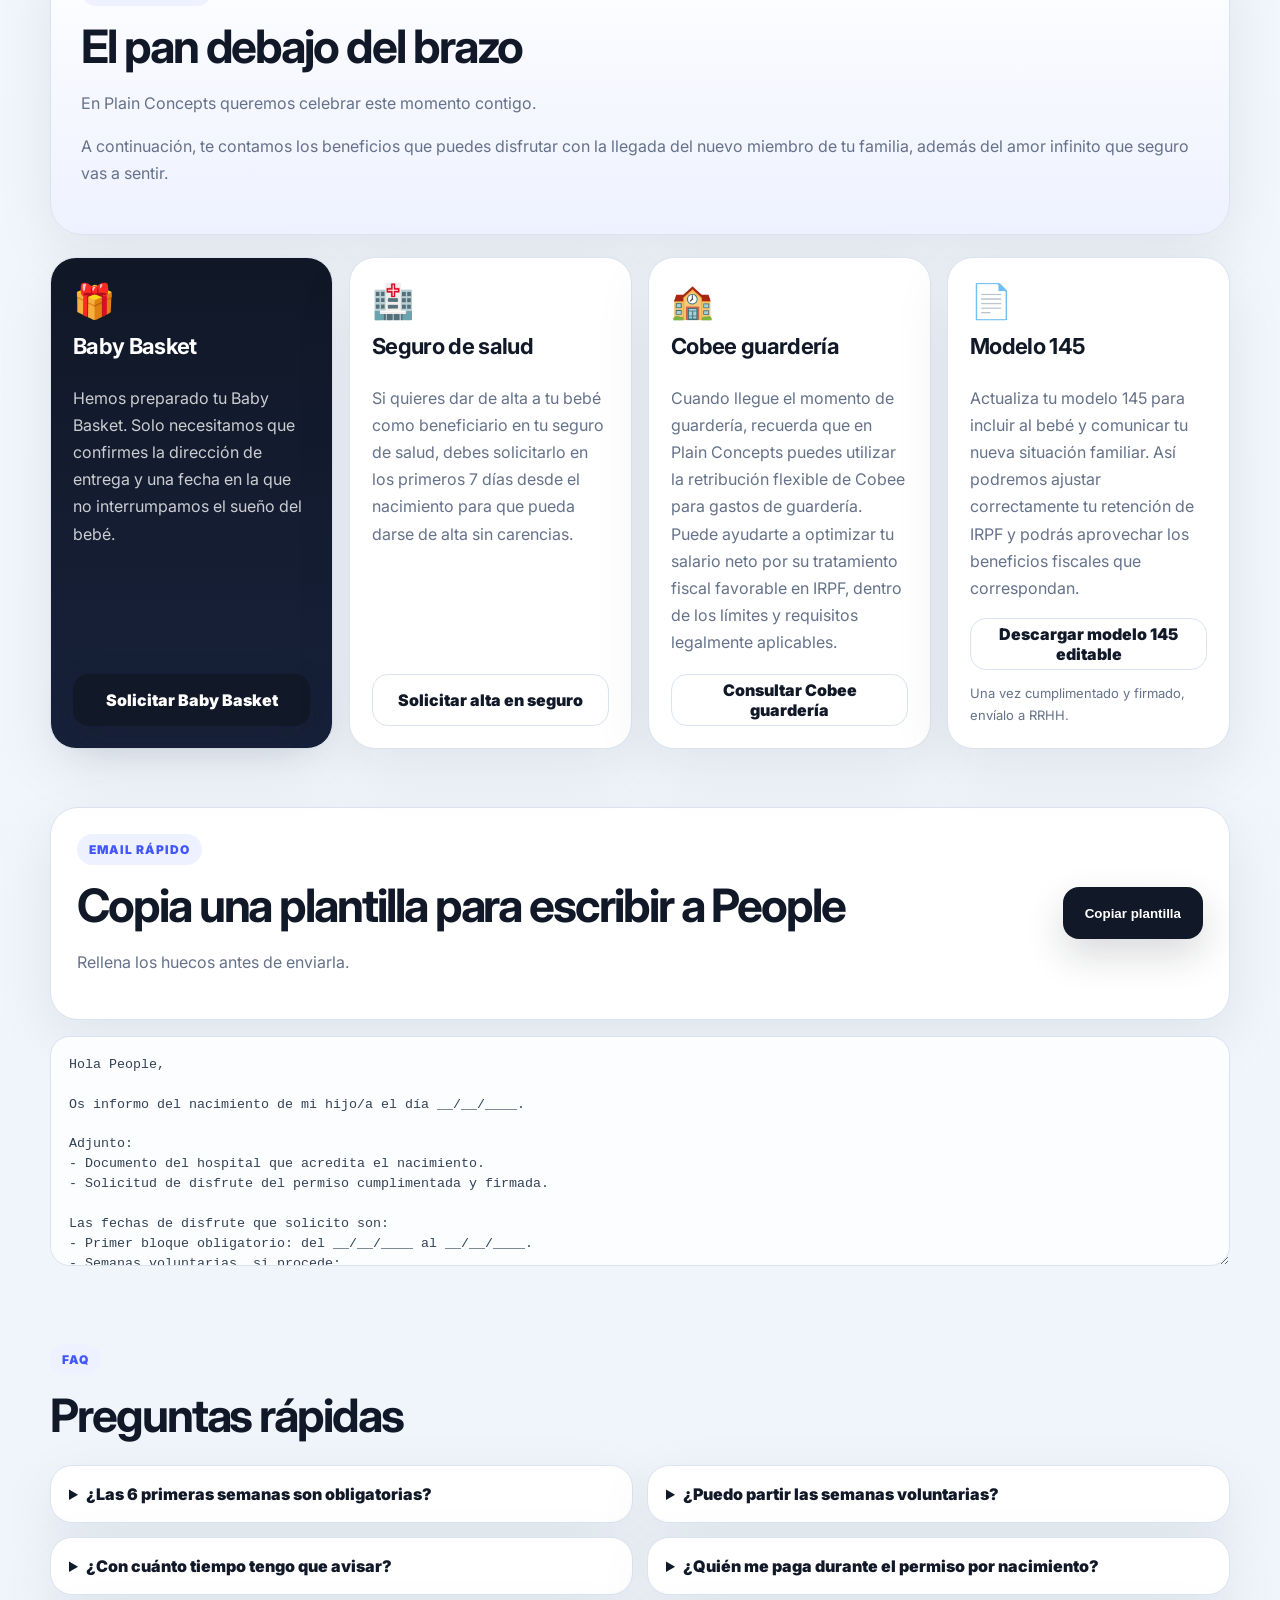
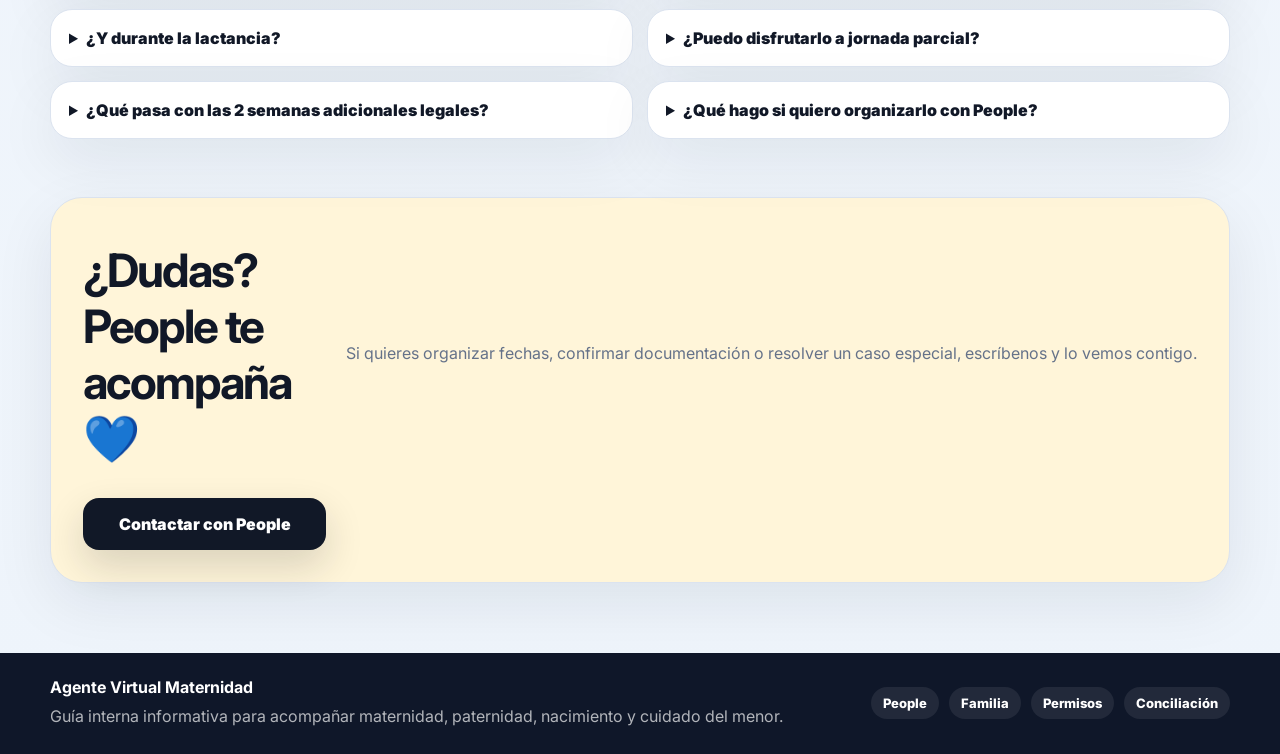
==== commit 281b1a94: "Add files via upload" ====
--- a/index.html
+++ b/index.html
@@ -23,6 +23,7 @@
         <a href="#situacion">Situación</a>
         <a href="#permisos">Permiso</a>
         <a href="#planner">Planificador</a>
+        <a href="#especiales">Situaciones especiales</a>
         <a href="#pagos">Pagos</a>
         <a href="#docs">Documentos</a>
         <a href="#baby-benefits">Baby Benefits</a>
@@ -41,7 +42,7 @@
         <div class="eyebrow">People · Plain Concepts</div>
         <h1>¡Viene un bebé! Respira: aquí tienes el mapa 🍼</h1>
         <p>
-          Un espacio claro, cercano y divertido para saber qué pasos seguir antes y después del nacimiento,
+          Un espacio claro, cercano y divertido para saber qué pasos seguir en caso de nacimiento, adopción, guarda o acogimiento,
           cómo organizar el permiso, qué documentación enviar, quién paga durante cada momento y qué hacer
           con lactancia, vacaciones y Baby Benefits.
         </p>
@@ -85,6 +86,7 @@
         <button onclick="showSituation('pagos')">💸 Quiero saber quién me paga</button>
         <button onclick="showSituation('lactancia')">🍼 Quiero pedir lactancia</button>
         <button onclick="showSituation('seguro')">🎁 Quiero ver Baby Benefits</button>
+        <button onclick="showSituation('especiales')">👶👶 Mi caso es especial</button>
         <button onclick="showSituation('vuelta')">🌱 Estoy preparando la vuelta</button>
       </div>
 
@@ -142,7 +144,7 @@
           </div>
         </div>
         <div class="band-note">
-          Esta guía recoge únicamente las semanas legalmente aplicables y no incluye semanas adicionales de empresa distintas de las previstas en la normativa.
+          Esta guía recoge únicamente las semanas legalmente aplicables y no incluye semanas adicionales de empresa distintas de las previstas en la normativa. En situaciones especiales, como familias monoparentales, adopción, guarda, acogimiento o nacimiento múltiple, revisa el bloque específico y contacta con People para confirmar el cálculo aplicable.
         </div>
       </div>
     </section>
@@ -166,6 +168,46 @@
         <div id="plannerResult" class="planner-result hidden"></div>
       </div>
     </section>
+    <section class="wrap special-cases" id="especiales">
+      <div class="section-head">
+        <span class="eyebrow">Casos especiales</span>
+        <h2>Monoparentalidad, adopción y partos múltiples</h2>
+        <p>
+          Algunas situaciones tienen reglas o documentación específica. La calculadora es orientativa para el caso general;
+          si tu caso encaja en alguno de estos supuestos, People te ayudará a revisar el cálculo y la tramitación concreta.
+        </p>
+      </div>
+
+      <div class="special-grid">
+        <article class="special-card">
+          <div class="special-icon">👩‍👧</div>
+          <h3>Familias monoparentales</h3>
+          <p>
+            Si formas una familia monoparental, la duración del permiso puede ser superior. Avísanos al comunicar la situación
+            para revisar contigo cómo organizar el permiso y la prestación.
+          </p>
+        </article>
+
+        <article class="special-card">
+          <div class="special-icon">🤝</div>
+          <h3>Adopción, guarda o acogimiento</h3>
+          <p>
+            Esta guía también aplica en casos de adopción, guarda con fines de adopción o acogimiento. La fecha de referencia
+            y la documentación pueden variar, así que revisaremos contigo qué necesitamos en tu caso.
+          </p>
+        </article>
+
+        <article class="special-card">
+          <div class="special-icon">👶👶</div>
+          <h3>Parto, adopción o acogimiento múltiple</h3>
+          <p>
+            En caso de nacimiento, adopción, guarda o acogimiento múltiple, el permiso puede ampliarse. Indícanoslo desde el
+            principio para calcular correctamente las semanas y la documentación necesaria.
+          </p>
+        </article>
+      </div>
+    </section>
+
 
     <section class="wrap payments" id="pagos">
       <div class="section-head">
@@ -235,6 +277,7 @@
           <div>
             <h3>Certificado de empresa</h3>
             <p>People tramitará y enviará el certificado de empresa para que puedas solicitar la prestación ante la Seguridad Social.</p>
+            <p><a class="text-link" href="https://prestaciones.seg-social.es/servicio/prestacion-nacimiento-adopcion-cuidado-menor.html" target="_blank" rel="noopener noreferrer">Ir a la página de la Seguridad Social para solicitar la prestación</a>.</p>
           </div>
         </div>
         <div class="flow-item">
@@ -253,11 +296,16 @@
         <h2>Documentación que necesitamos</h2>
       </div>
 
+      <div class="docs-callout">
+        <strong>Solicitud de la prestación:</strong> una vez tengas la documentación y el certificado de empresa, puedes tramitar la prestación en la página de la Seguridad Social.
+        <a class="btn secondary" href="https://prestaciones.seg-social.es/servicio/prestacion-nacimiento-adopcion-cuidado-menor.html" target="_blank" rel="noopener noreferrer">Solicitar prestación en Seguridad Social</a>
+      </div>
+
       <div class="checklist">
-        <label><input type="checkbox"> Documento del hospital que certifique el nacimiento.</label>
+        <label><input type="checkbox"> Documento del hospital que certifique el nacimiento, o resolución/documentación equivalente en caso de adopción, guarda o acogimiento.</label>
         <label><input type="checkbox"> Solicitud de disfrute del permiso cumplimentada y firmada.</label>
         <label><input type="checkbox"> Fechas de disfrute del permiso indicadas en la solicitud.</label>
-        <label><input type="checkbox"> Certificado de nacimiento del Registro Civil cuando sea emitido.</label>
+        <label><input type="checkbox"> Certificado de nacimiento del Registro Civil cuando sea emitido, o documentación oficial equivalente según el caso.</label>
         <label><input type="checkbox"> Solicitud posterior de semanas restantes, si se disfrutan de forma interrumpida.</label>
         <label><input type="checkbox"> Modelo 145 actualizado con la inclusión del nuevo descendiente, si procede.</label>
       </div>
--- a/style.css
+++ b/style.css
@@ -55,13 +55,13 @@
 .hero-card p{color:rgba(255,255,255,.75)}
 .pill-row{display:flex;flex-wrap:wrap;gap:10px;margin-top:20px}
 .pill-row span{background:rgba(255,255,255,.09);border:1px solid rgba(255,255,255,.08);border-radius:999px;padding:9px 12px;font-weight:800;font-size:13px}
-.selector,.planner,.payments,.flow-section,.docs,.lactancia,.holidays,.baby-benefits,.email-helper,.faq,.cta{padding:58px 0 0}
+.selector,.planner,.special-cases,.payments,.flow-section,.docs,.lactancia,.holidays,.baby-benefits,.email-helper,.faq,.cta{padding:58px 0 0}
 .section-head{margin-bottom:22px}
 .selector-grid{display:grid;grid-template-columns:repeat(3,1fr);gap:14px}
 .selector-grid button{background:white;border:1px solid var(--line);border-radius:22px;padding:20px;text-align:left;font-weight:900;font-size:16px;box-shadow:var(--shadow);cursor:pointer}
 .situation-result{margin-top:18px;background:var(--lav);border:1px solid #ddd4ff;border-radius:26px;padding:24px;box-shadow:var(--shadow)}
 .quick-cards{display:grid;grid-template-columns:repeat(4,1fr);gap:16px;padding:18px 0 54px}
-.quick-card{background:var(--surface);border:1px solid var(--line);border-radius:26px;padding:22px;box-shadow:var(--shadow)}
+.quick-card{background:var(--surface);border:1px solid var(--line);border-radius:26px;padding:22px;box-shadow:var(--shadow);display:flex;flex-direction:column;align-items:flex-start}
 .icon,.payment-icon{font-size:34px;margin-bottom:12px}
 .band{background:linear-gradient(90deg,#0e1526,#111827 48%,#182342);color:white}
 .band-inner{padding:46px 0}
@@ -78,6 +78,12 @@
 input[type=date]{min-height:52px;border:1px solid var(--line);border-radius:16px;padding:0 16px;font-size:16px}
 .planner-result{margin-top:18px;padding:20px;border-radius:20px;background:var(--blue-soft);border:1px solid #dbe1ff}
 .payment-grid{display:grid;grid-template-columns:repeat(4,1fr);gap:16px}
+.special-grid{display:grid;grid-template-columns:repeat(3,1fr);gap:16px}
+.special-card{background:white;border:1px solid var(--line);border-radius:26px;padding:22px;box-shadow:var(--shadow)}
+.special-icon{font-size:34px;margin-bottom:12px}
+.text-link{color:var(--blue);font-weight:900;text-decoration:none}
+.text-link:hover{text-decoration:underline}
+.docs-callout{display:flex;justify-content:space-between;align-items:center;gap:16px;padding:20px;border:1px solid var(--line);border-radius:22px;background:white;box-shadow:var(--shadow);margin-bottom:18px;line-height:1.6;color:#405066}
 .payment-card{background:white;border:1px solid var(--line);border-radius:26px;padding:22px;box-shadow:var(--shadow)}
 .payment-card.dark{background:linear-gradient(180deg,#101827,#17213a);color:white}
 .payment-card.dark p{color:rgba(255,255,255,.75)}
@@ -108,7 +114,7 @@
 
 .card-btn{
   width:100%;
-  margin-top:14px;
+  margin-top:auto;
   min-height:46px;
   border-radius:14px;
   font-size:14px;
@@ -147,14 +153,14 @@
 
 .hidden{display:none}
 @media(max-width:1000px){
-  .hero,.quick-cards,.week-grid,.payment-grid,.selector-grid,.faq-grid,.lactancia-card,.holidays-card,.benefits-grid,.cta{grid-template-columns:1fr}
+  .hero,.quick-cards,.week-grid,.payment-grid,.special-grid,.selector-grid,.faq-grid,.lactancia-card,.holidays-card,.benefits-grid,.cta{grid-template-columns:1fr}
   .bubble{justify-self:start}
 }
 @media(max-width:720px){
   .wrap{width:min(100% - 28px,1180px)}
   .header-inner{align-items:start;flex-direction:column}
   .weeks strong{font-size:84px}
-  .planner-row,.hero-actions,.email-card{flex-direction:column;align-items:stretch}
+  .planner-row,.hero-actions,.email-card,.docs-callout{flex-direction:column;align-items:stretch}
   .btn,input[type=date]{width:100%}
 }
 
